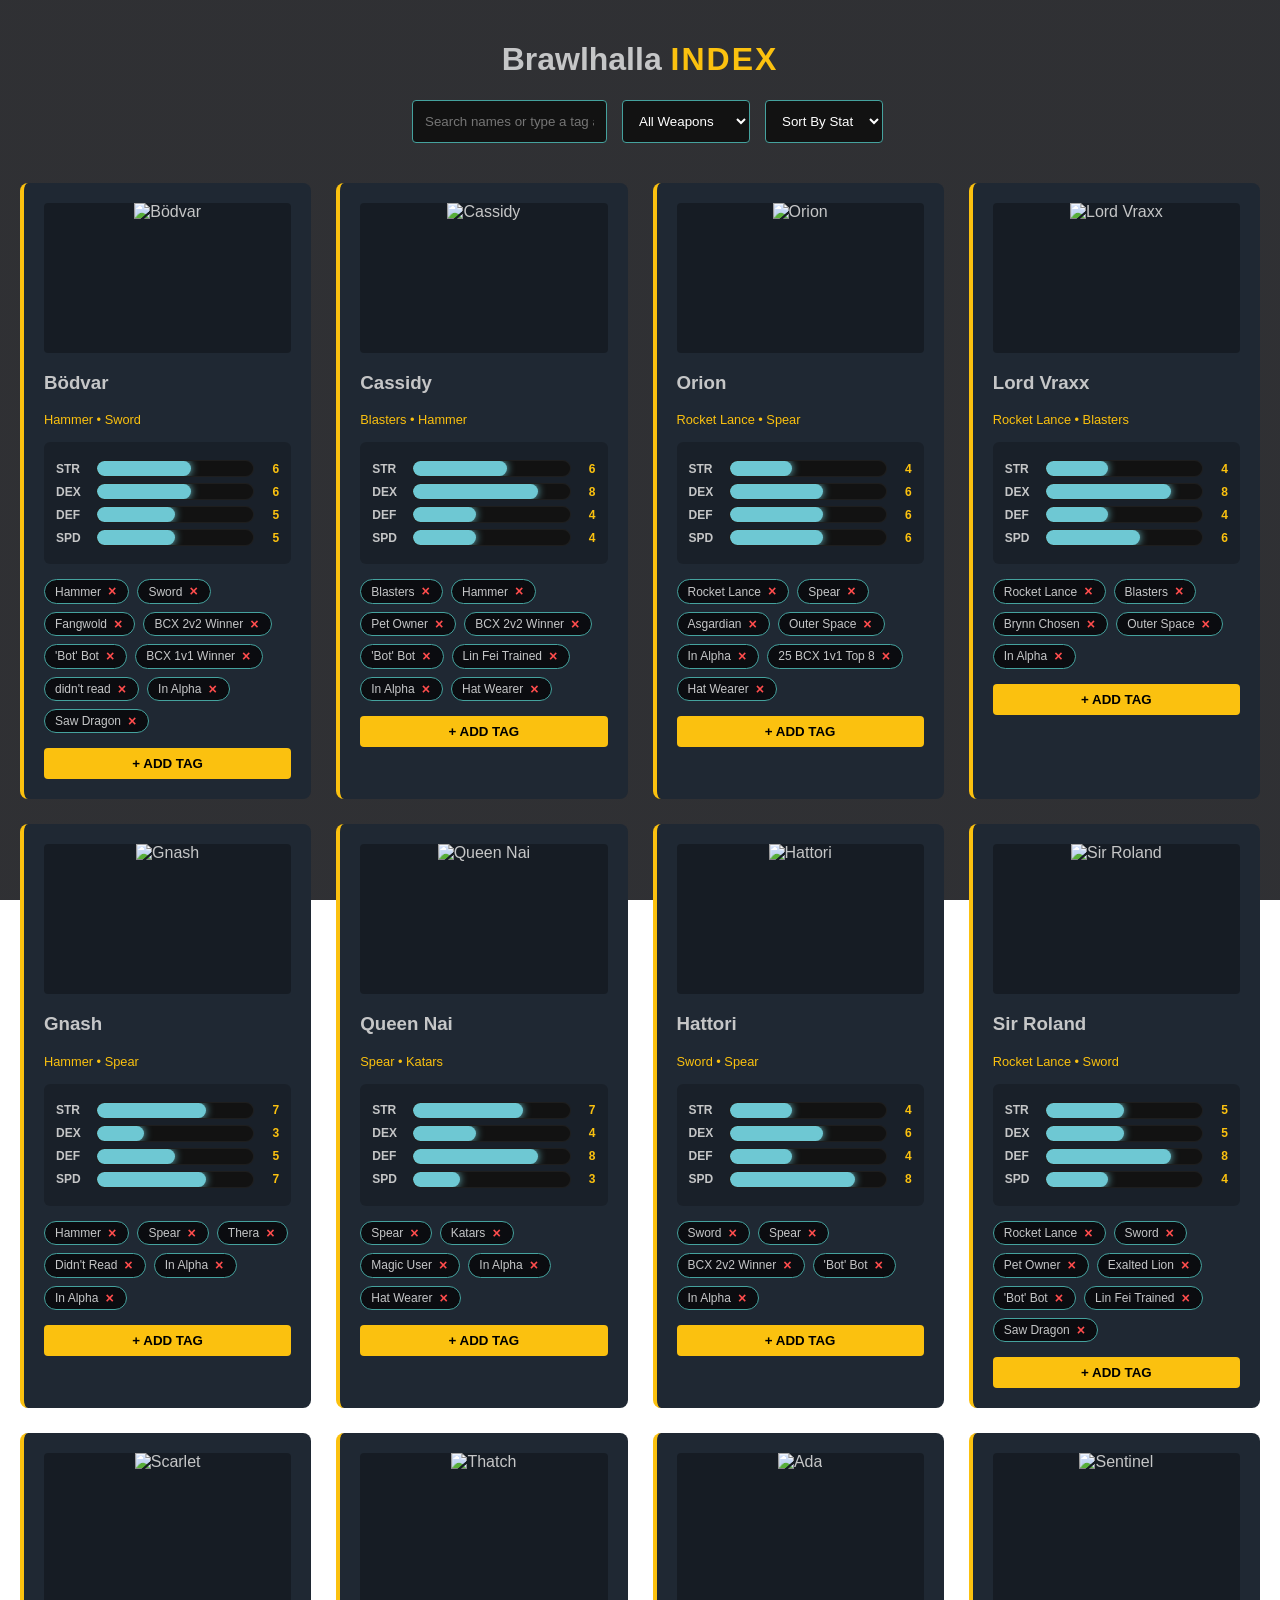
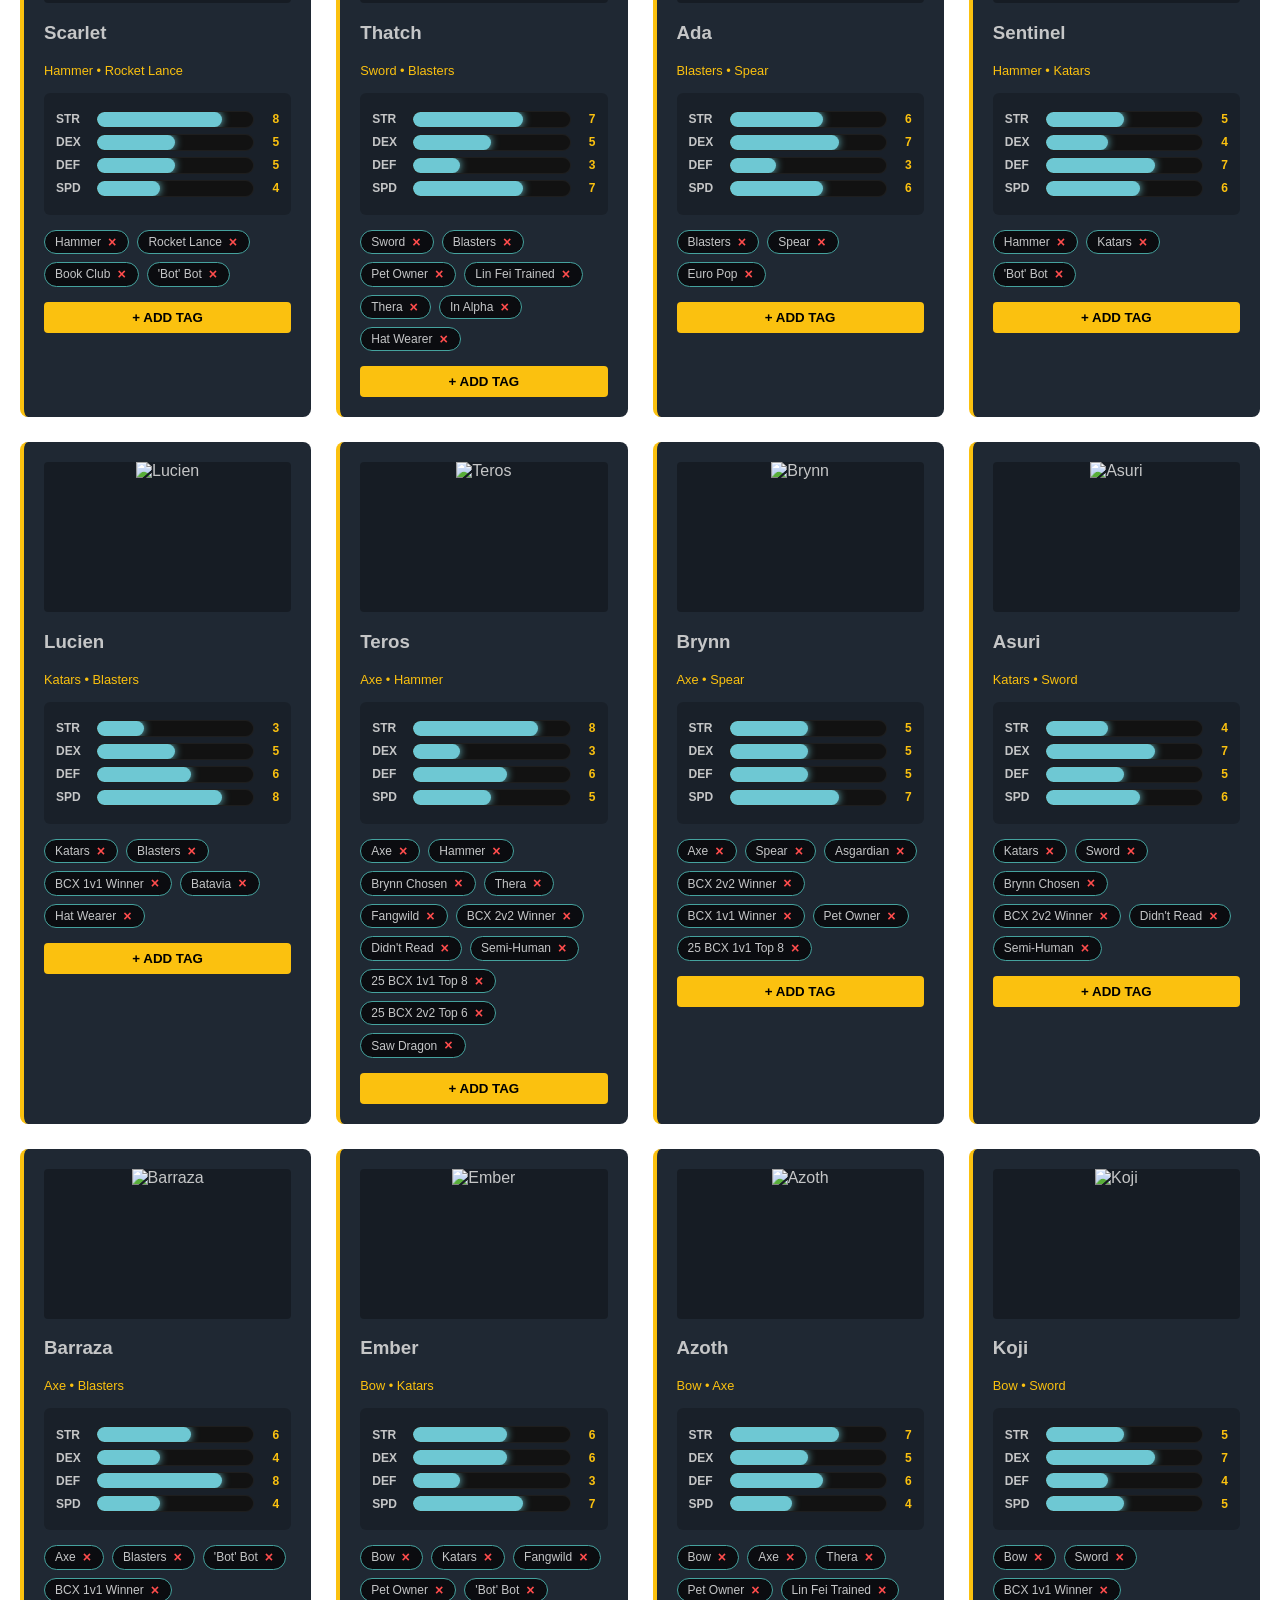
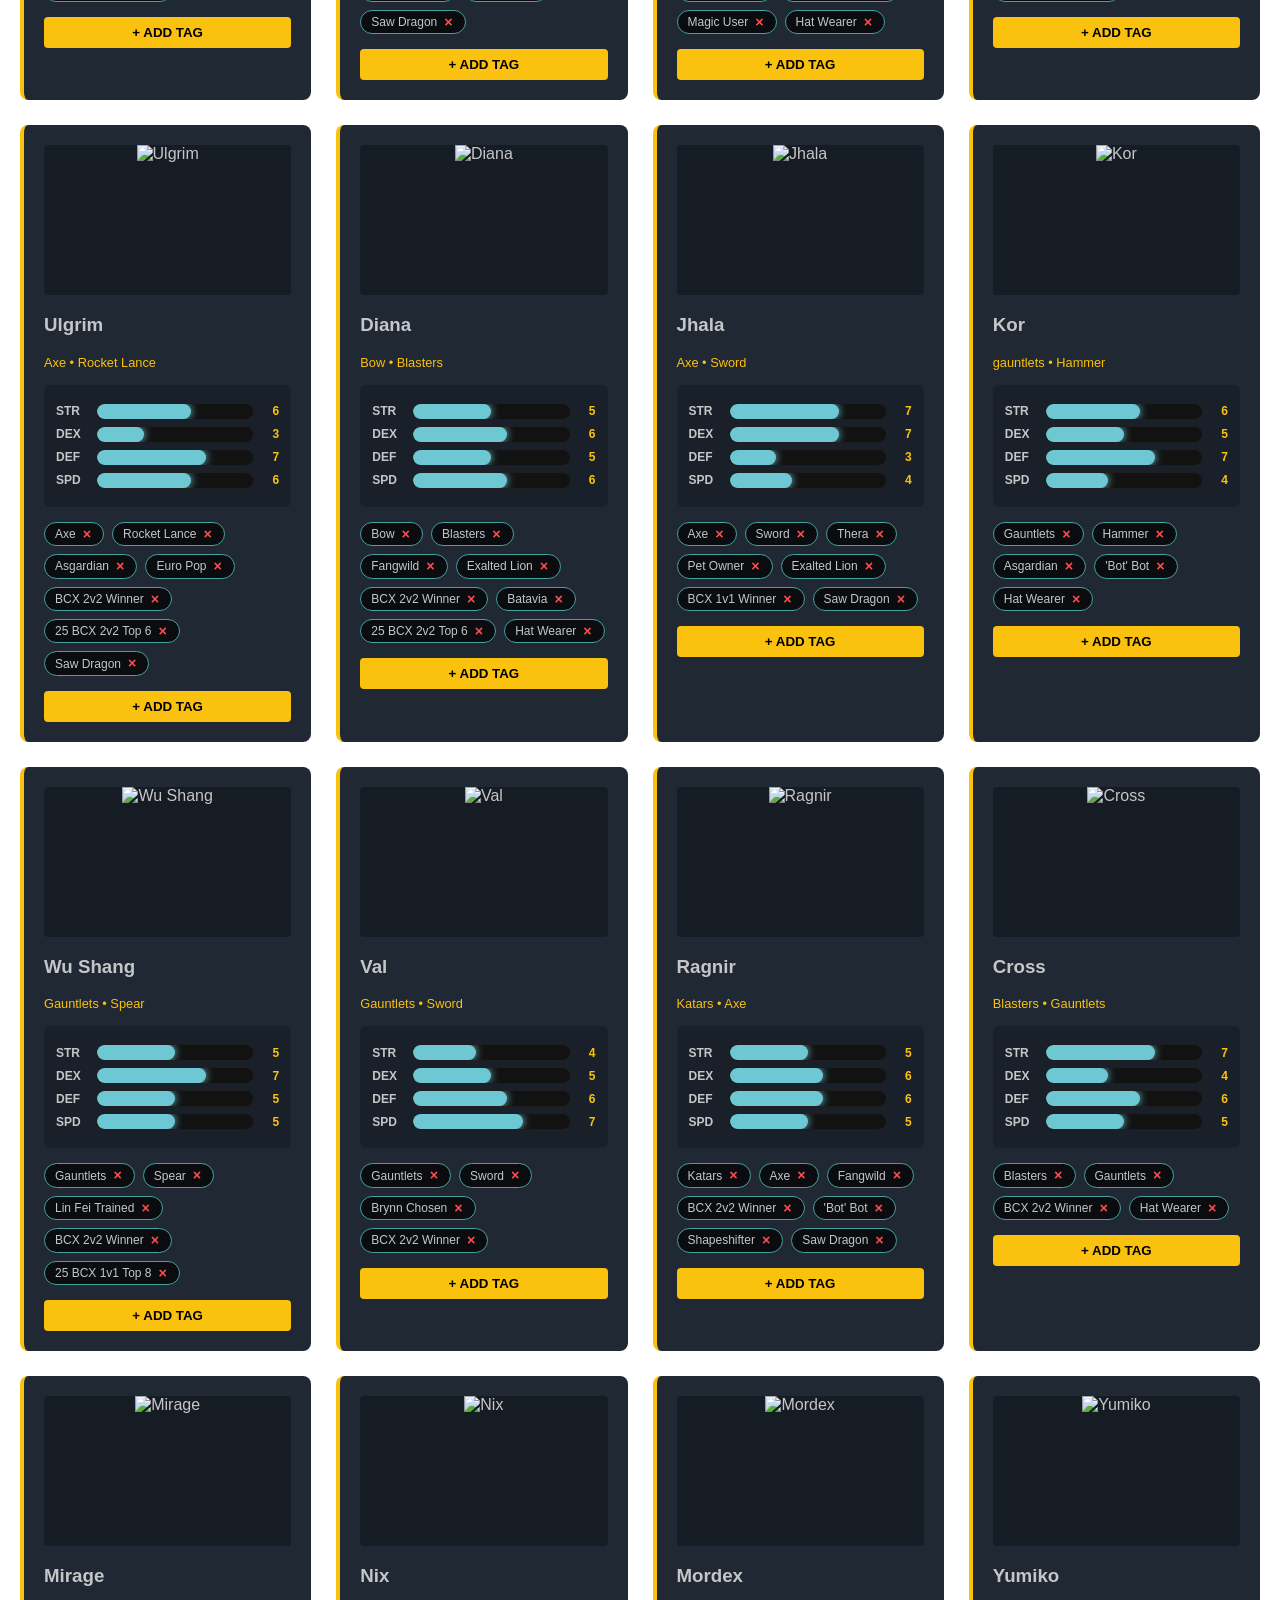
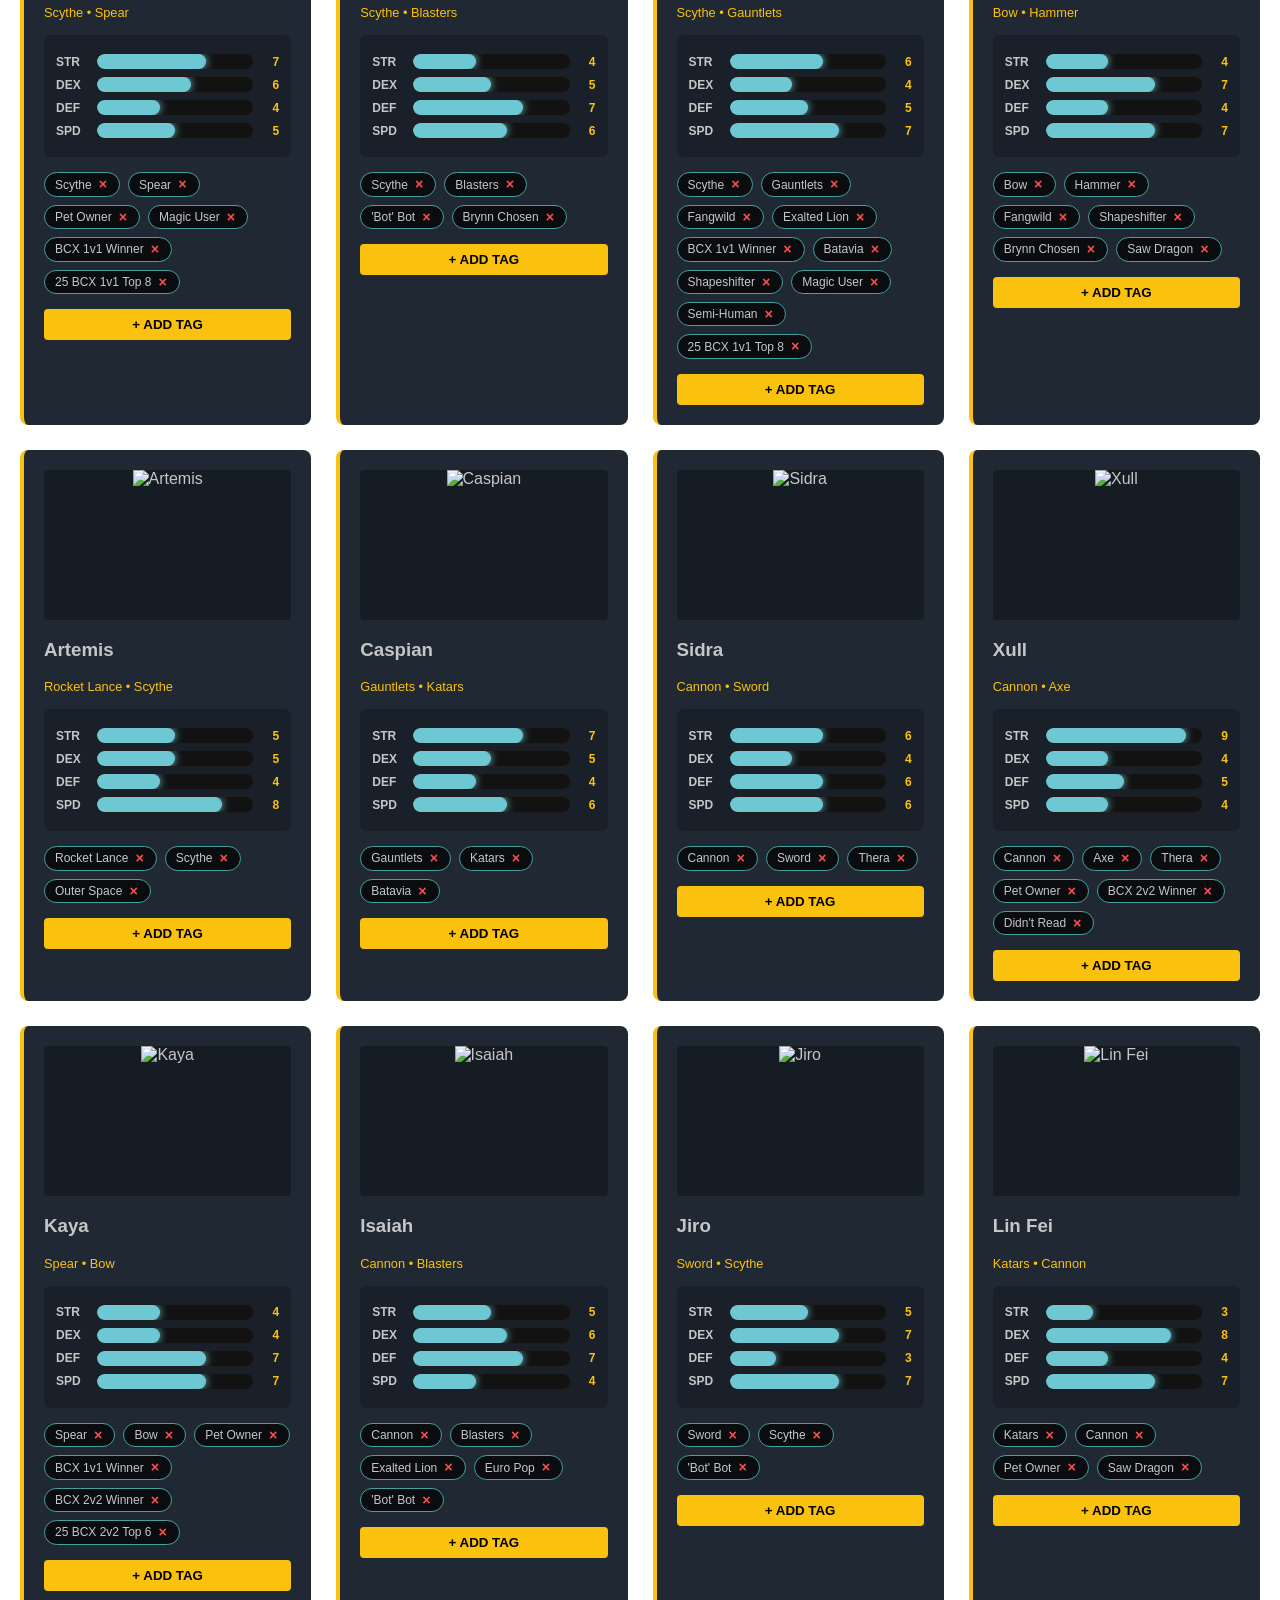
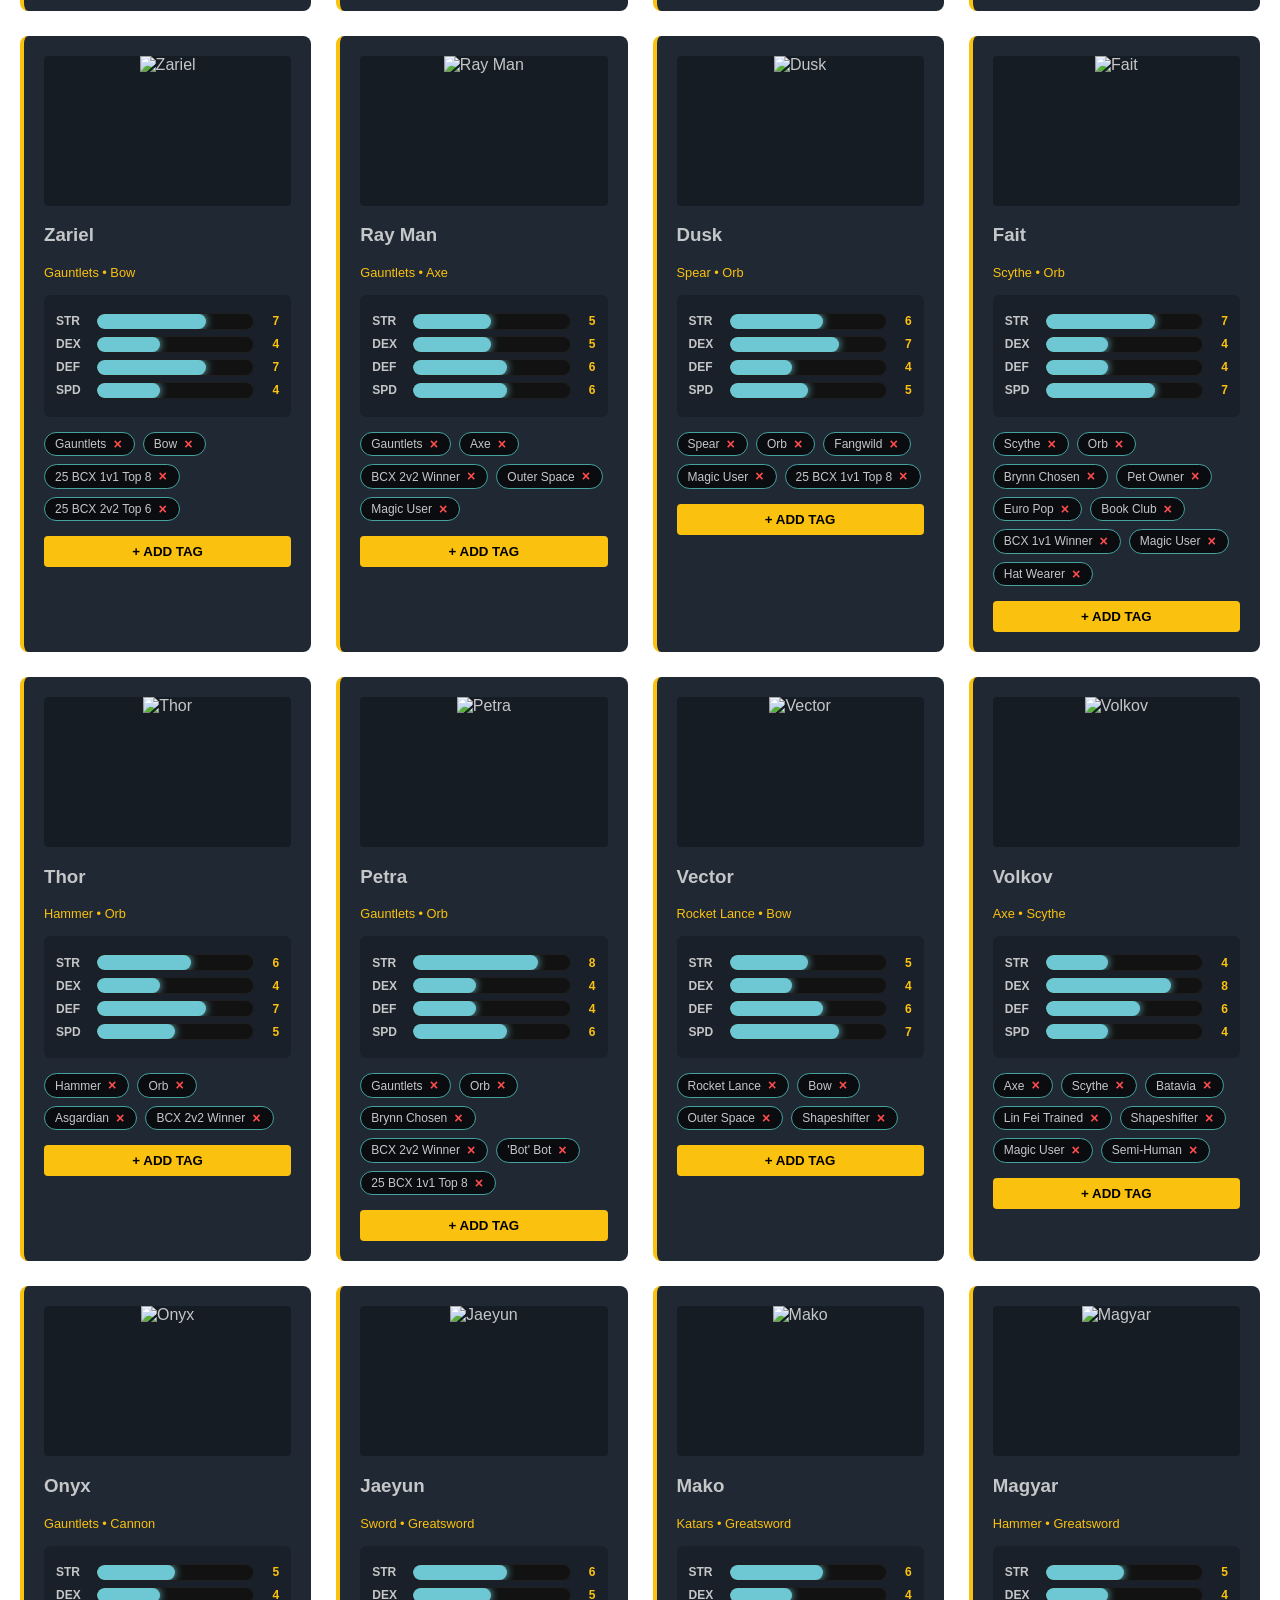
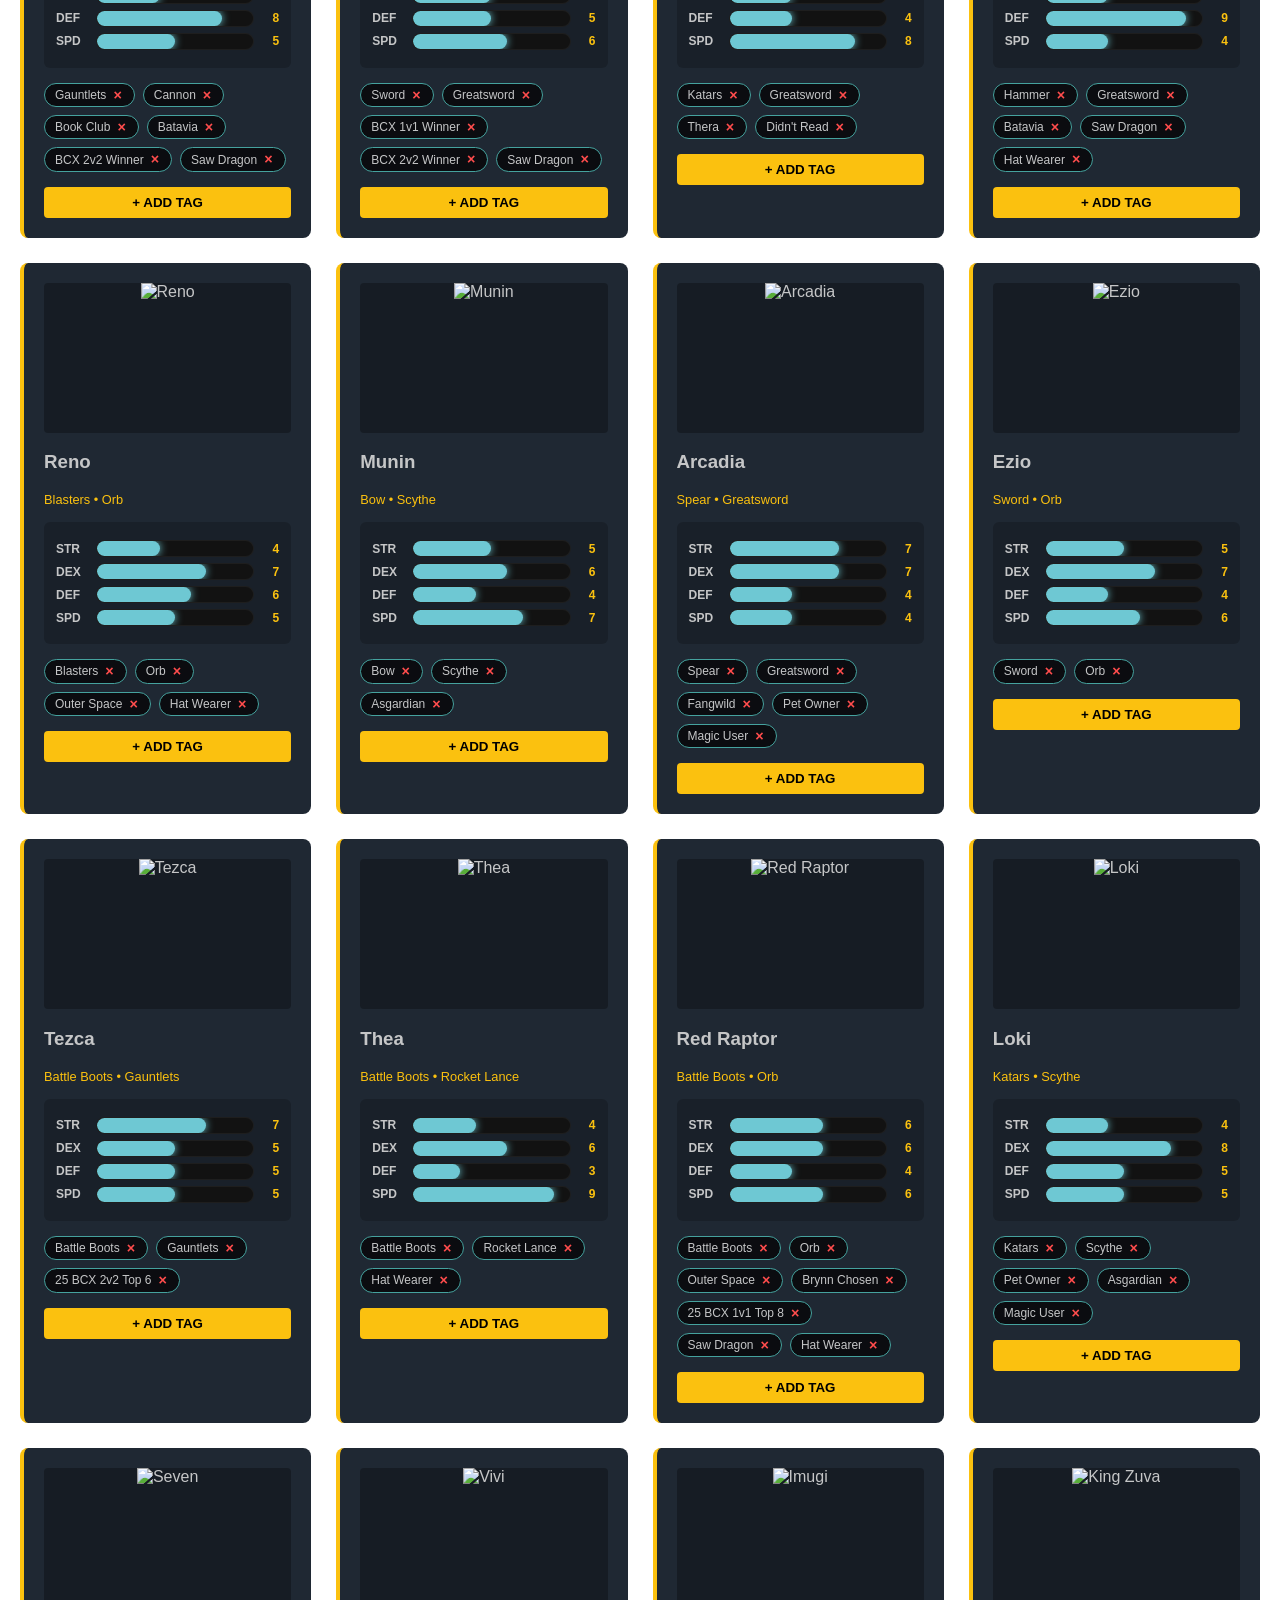
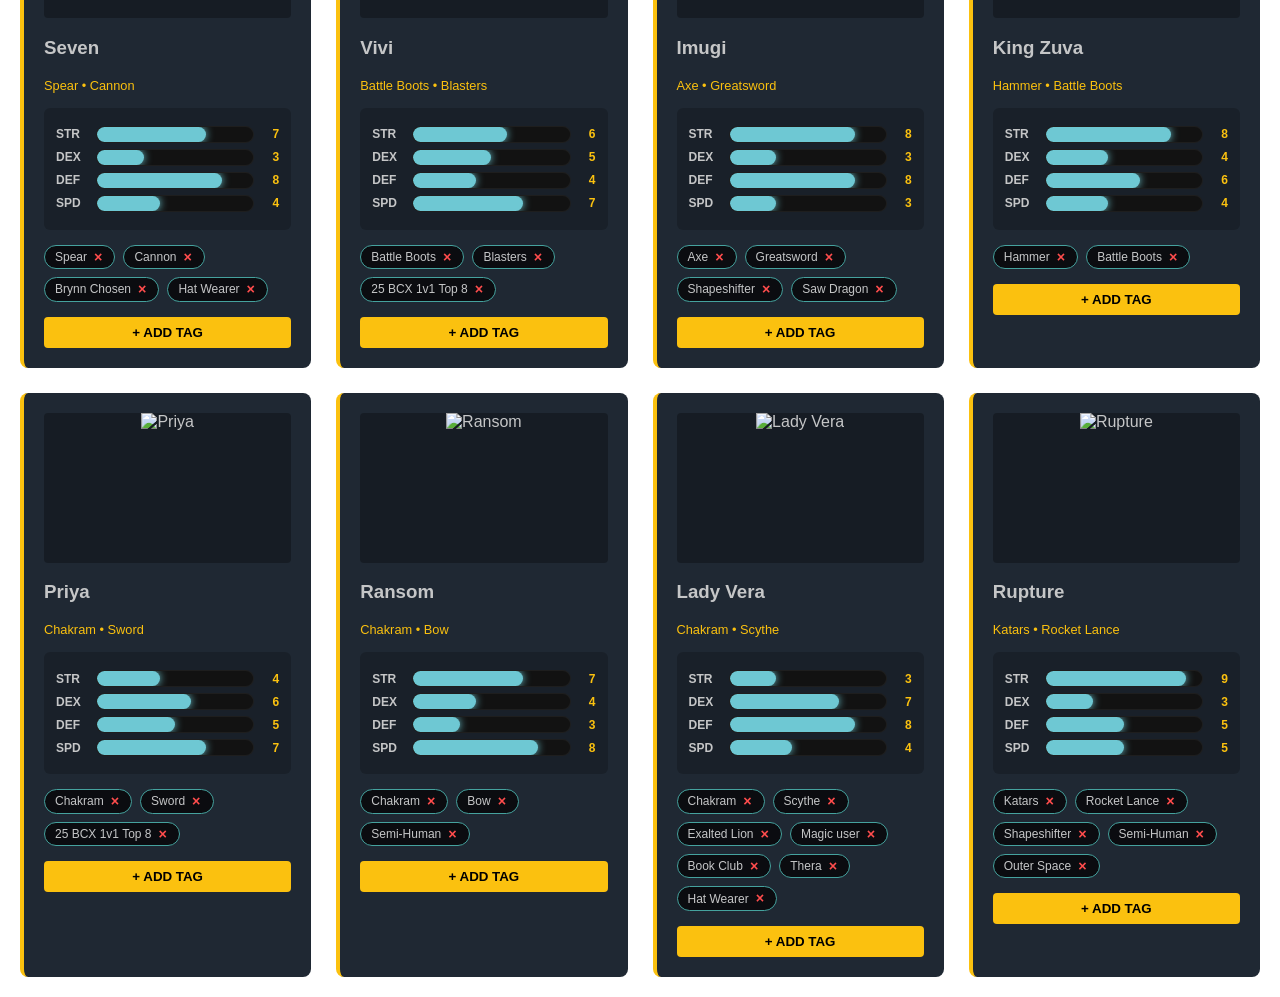
==== index.html @ 2deb23f0 "Add files via upload" ====
<!DOCTYPE html>
<html lang="en">
<head>
    <link rel="icon" type="image/png" href="https://static.wikia.nocookie.net/brawlhalla_gamepedia/images/1/14/Brawlhalla_Logo_100M_Full.png/revision/latest?cb=20230520001004">
    <meta charset="UTF-8">
    <meta name="viewport" content="width=device-width, initial-scale=1.0">
    <title>Brawlhalla Legend Index</title>
    <link rel="stylesheet" href="style.css">
</head>
<body>
    <header>
        <h1>Brawlhalla <span>Index</span></h1>
        <div class="filter-bar">
            <div id="filter-chips" style="display: flex; gap: 8px; flex-wrap: wrap; margin-bottom: 10px;"></div>
            <input type="text" id="search-input" placeholder="Search names or type a tag and press Enter..." 
                 onkeydown="if(event.key === 'Enter') addFilterTag(this.value)">
            <select id="weaponFilter">
                <option value="All">All Weapons</option>
                <option value="Axe">Axe</option>
                <option value="Battle Boots">Battle Boots</option>
                <option value="Blasters">Blasters</option>
                <option value="Bow">Bow</option>                
                <option value="Chakram">Chakram</option>
                <option value="Gauntlets">Gauntlets</option>
                <option value="Greatsword">Greatsword</option>
                <option value="Hammer">Hammer</option>
                <option value="Katars">Katars</option>
                <option value="Orb">Orb</option>
                <option value="Rocket Lance">Rocket Lance</option>                
                <option value="Scythe">Scythe</option>
                <option value="Spear">Spear</option>
                <option value="Sword">Sword</option>                
            </select>
            <select id="statSort">
                <option value="default">Sort By Stat</option>
                <option value="str">Strength</option>
                <option value="dex">Dexterity</option>
                <option value="def">Defense</option>
                <option value="spd">Speed</option>
            </select>
        </div>
    </header>

    <main id="legendGrid" class="legend-grid"></main>

    <script src="script.js"></script>
</body>
</html>
---- style.css ----
:root {
    --bg: #0b0c10;
    --card-bg: #1f2833;
    --accent: #6EC8D3; /* Cyan accent for a 2026 sleek look */
    --gold: #FBC10F;
    --text: #c5c6c7;
    --border: #45a29e;
    scroll-behavior: smooth;
}

body {
    /* Replace the URL with any image link from the web */
    background-image: linear-gradient(rgba(11, 12, 16, 0.85), rgba(11, 12, 16, 0.85)), 
                      url('https://i.ytimg.com/vi/WpPkmplf62A/maxresdefault.jpg');
    
    background-attachment: fixed; /* Keeps the image still while you scroll */
    background-size: cover;      /* Makes sure the image fills the whole screen */
    background-position: center;  /* Centers the image */
    
    color: var(--text);
    font-family: 'Inter', sans-serif;
    margin: 0;
    padding: 20px;
}

header { text-align: center; margin-bottom: 40px; }
h1 span { color: var(--gold); text-transform: uppercase; letter-spacing: 2px; }

.filter-bar {
    display: flex;
    justify-content: center;
    gap: 15px;
    margin-top: 20px;
}

input, select {
    background: #121212;
    border: 1px solid var(--border);
    color: white;
    padding: 12px;
    border-radius: 4px;
}

.legend-grid {
    display: grid;
    grid-template-columns: repeat(auto-fill, minmax(260px, 1fr));
    gap: 25px;
    max-width: 1400px;
    margin: 0 auto;
}

.card {
    background: var(--card-bg);
    border-radius: 8px;
    padding: 20px;
    border-left: 4px solid var(--gold);
    transition: 0.3s cubic-bezier(0.175, 0.885, 0.32, 1.275);
}

.card:hover { transform: scale(1.03); box-shadow: 0 10px 20px rgba(0,0,0,0.5); }

/* Container for all stat rows */
.stats-container {
    background: rgba(0, 0, 0, 0.2);
    padding: 12px;
    border-radius: 6px;
}

/* Individual row layout */
.stat-row {
    display: flex;
    align-items: center;
    font-size: 0.75rem;
    margin: 6px 0;
    font-weight: bold;
}

/* Labels (STR, DEX, etc.) */
.stat-label {
    width: 30px;
    color: var(--text);
}

/* The empty part of the bar */
.bar-bg {
    background: #121212;
    height: 15px;
    flex-grow: 1;
    margin: 0 10px;
    border-radius: 10px;
    overflow: hidden;
    border: 1px solid rgba(255, 255, 255, 0.05);
}

/* The glowing filled part */
.bar-fill {
    background: var(--accent);
    height: 100%;
    border-radius: 10px;
    box-shadow: 0 0 8px var(--accent); /* This gives it that 2026 neon glow */
    transition: width 0.5s ease-out; /* Makes the bars "grow" when you filter/sort */
}

/* The number at the end */
.stat-num {
    width: 15px;
    text-align: right;
    color: var(--gold);
}

.tag-container { display: flex; flex-wrap: wrap; gap: 8px; margin-top: 15px; }

.tag {
    background: #0b0c10;
    border: 1px solid var(--border);
    padding: 4px 10px;
    border-radius: 20px;
    font-size: 0.75em;
    display: flex;
    align-items: center;
    gap: 5px;
}

.tag-remove {
    background: none;
    border: none;
    color: #ff4d4d;
    cursor: pointer;
    font-weight: bold;
    padding: 0 2px;
    font-size: 1.2em;
    line-height: 1;
}

.tag-remove:hover { color: white; }

.btn-add-tag {
    margin-top: 15px;
    background: var(--gold);
    border: none;
    color: black;
    padding: 8px;
    width: 100%;
    font-weight: bold;
    cursor: pointer;
    border-radius: 4px;
}

.image-container {
    width: 100%;
    height: 150px;
    display: flex;
    justify-content: center;
    align-items: center;
    overflow: hidden;
    margin-bottom: 15px;
    background: rgba(0,0,0,0.3);
    border-radius: 4px;
}

.legend-img {
    height: 100%;
    width: auto;
    object-fit: contain; /* This prevents the image from stretching */
    transition: transform 0.3s ease;
}

.card:hover .legend-img {
    transform: scale(1.1); /* Slight zoom when you hover the card */
}
.chip {
    background: var(--accent);
    color: #000;
    padding: 5px 12px;
    border-radius: 20px;
    font-size: 0.75rem;
    font-weight: bold;
    cursor: pointer;
    display: flex;
    align-items: center;
    gap: 8px;
    transition: transform 0.2s;
}

.chip:hover {
    transform: scale(1.05);
    background: #fff; /* Turns white when you hover to show you can delete it */
}

.chip small {
    font-size: 1rem;
    opacity: 0.6;
}
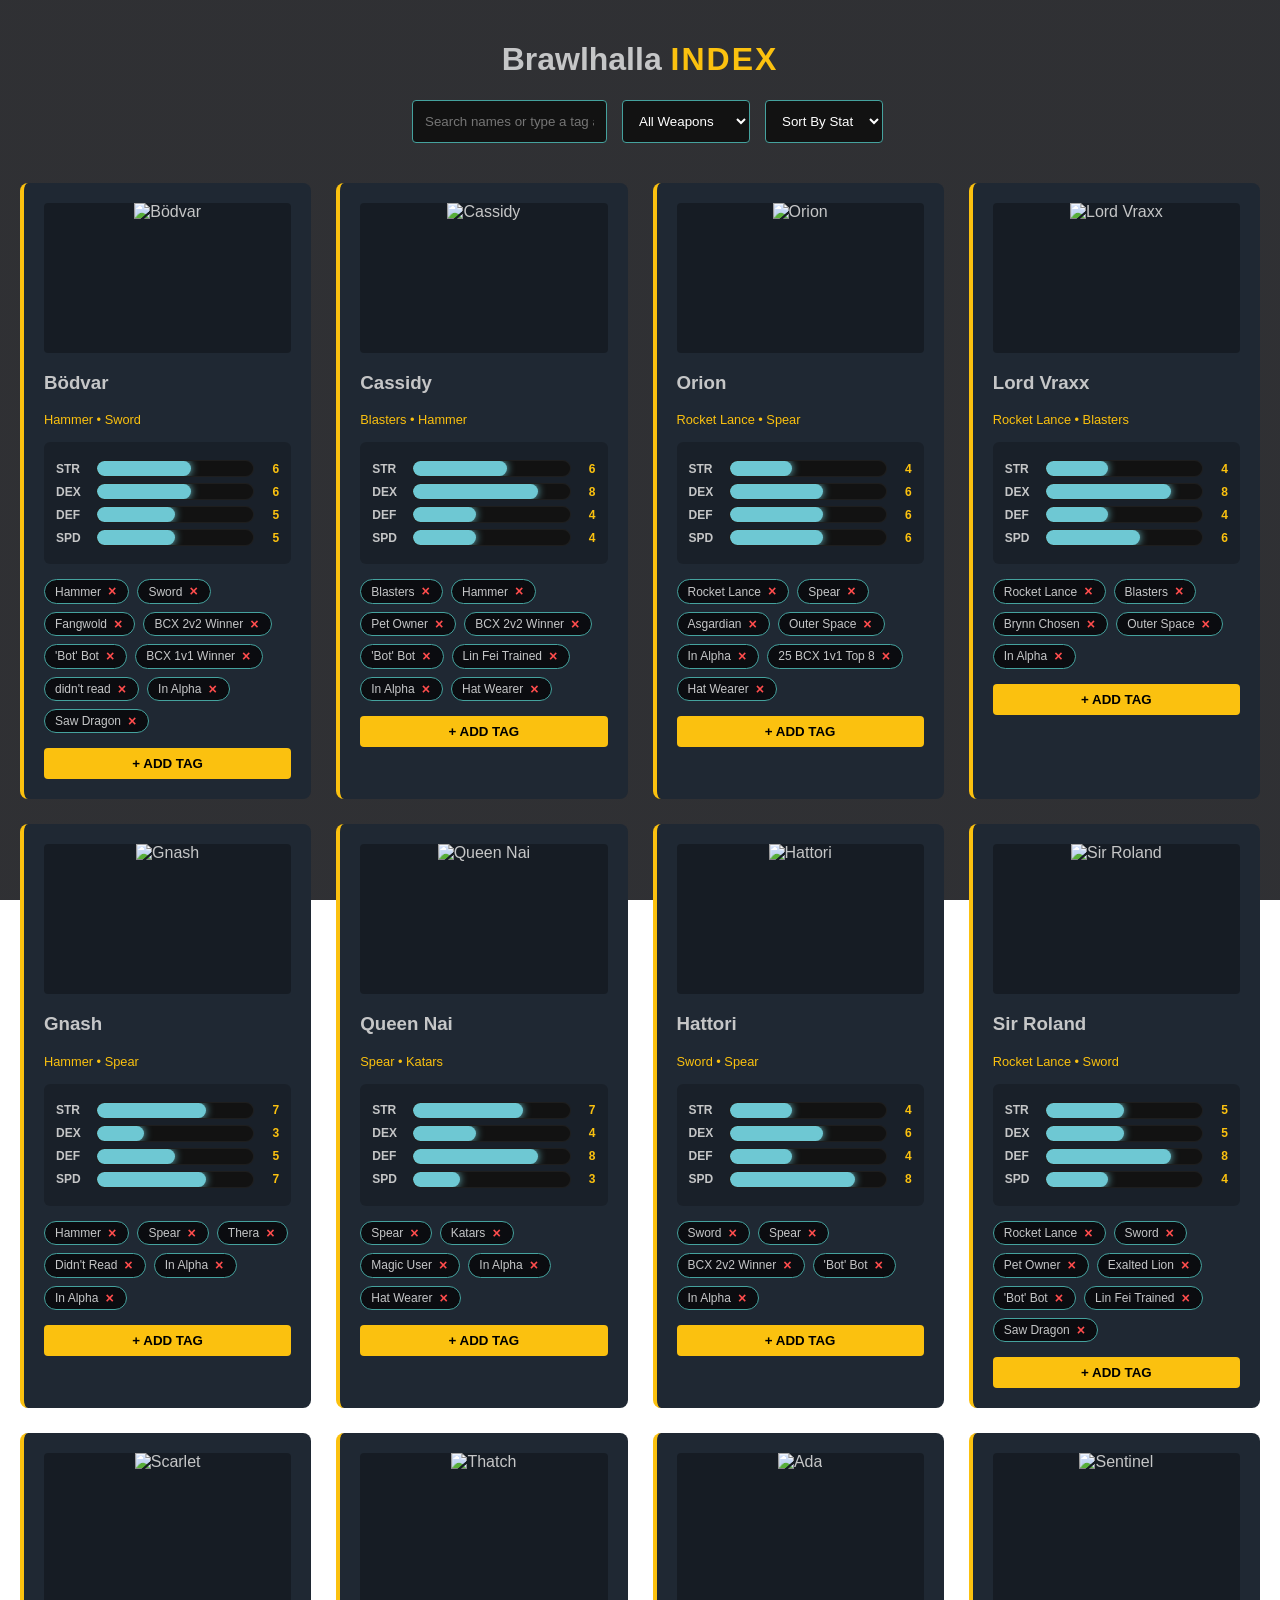
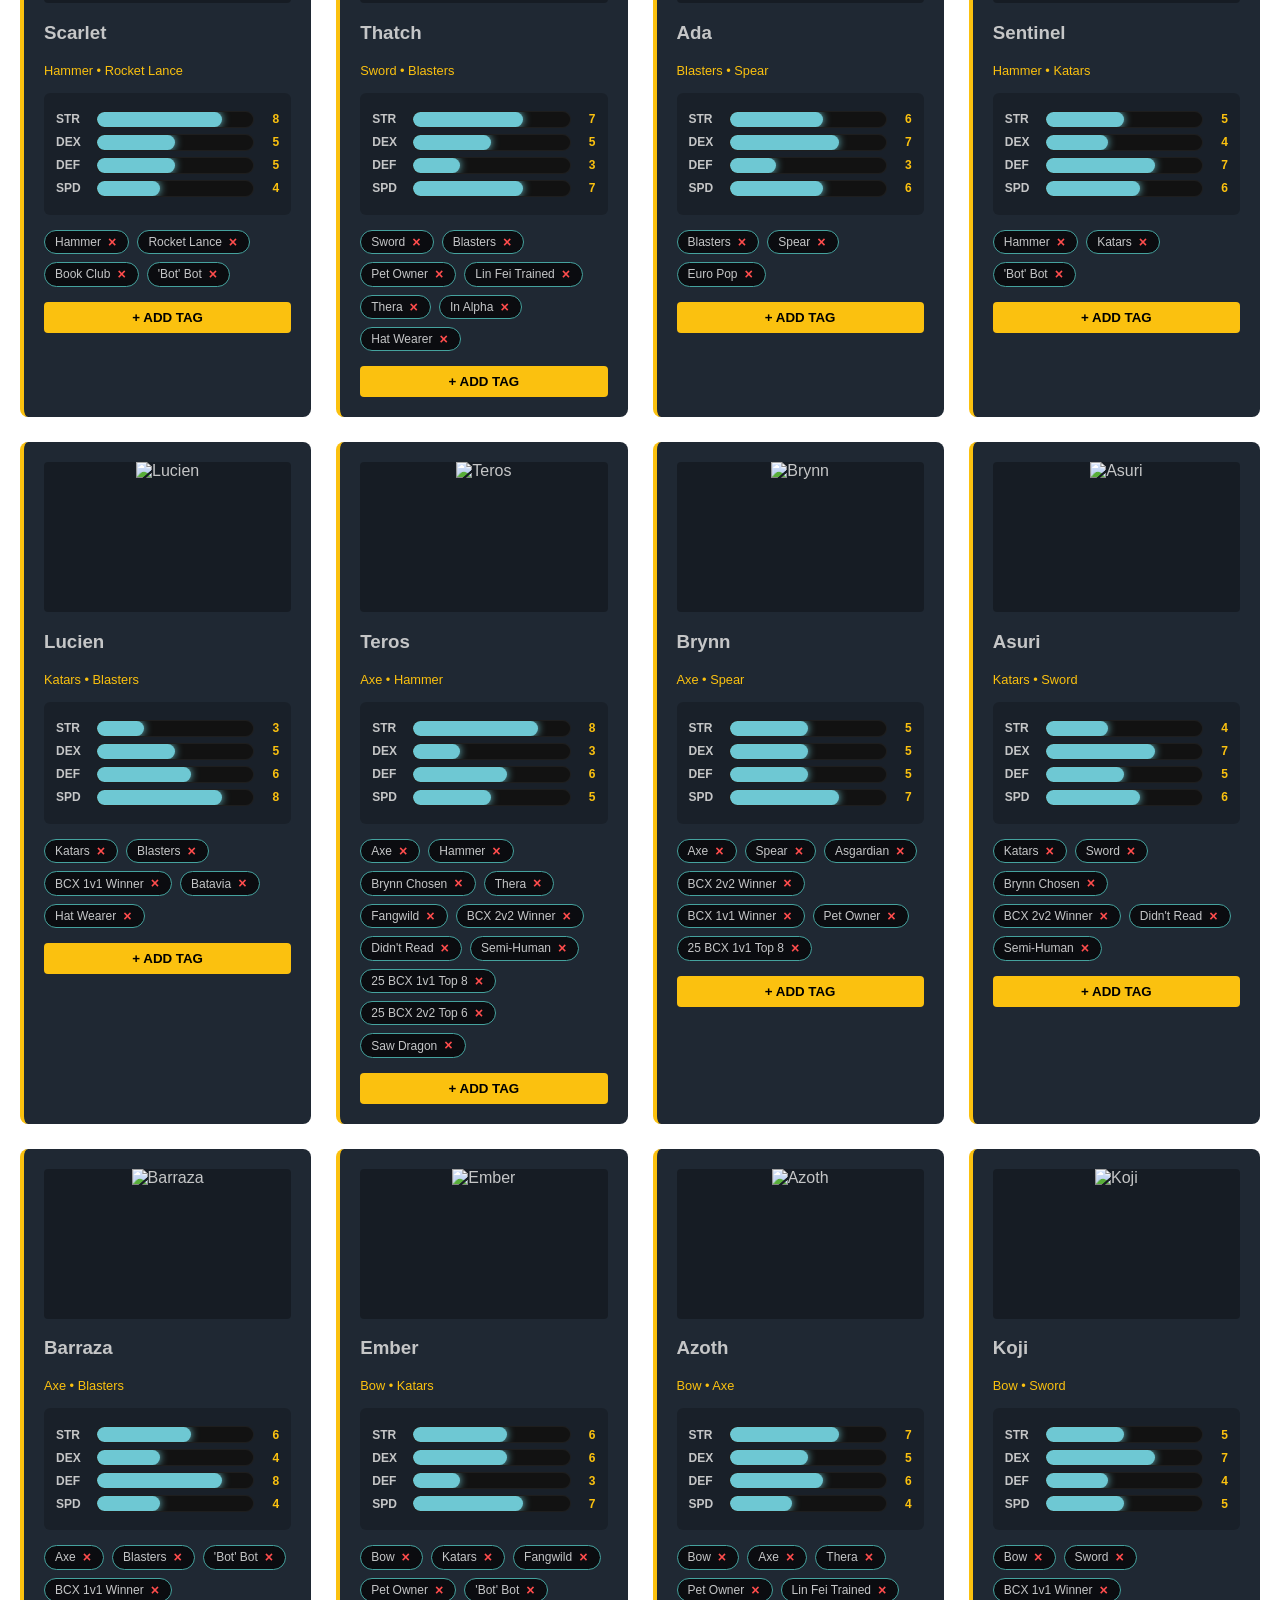
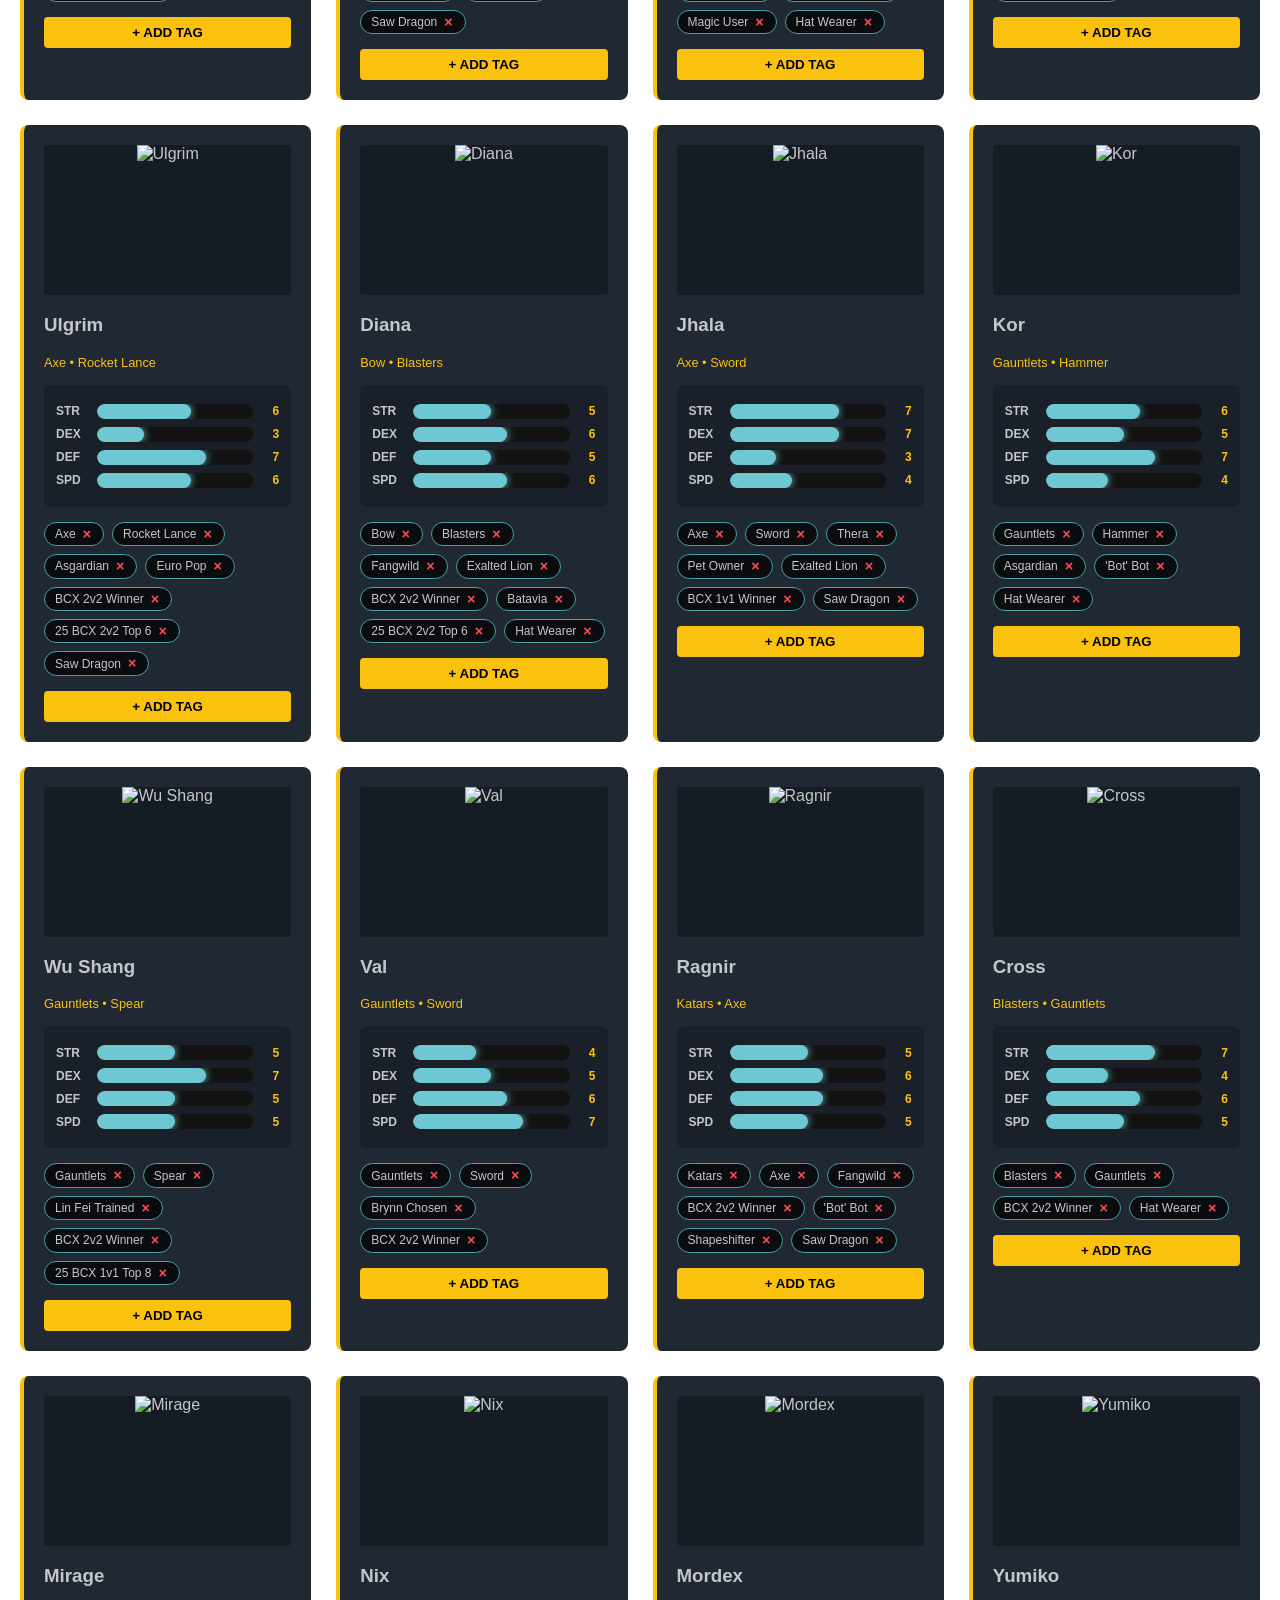
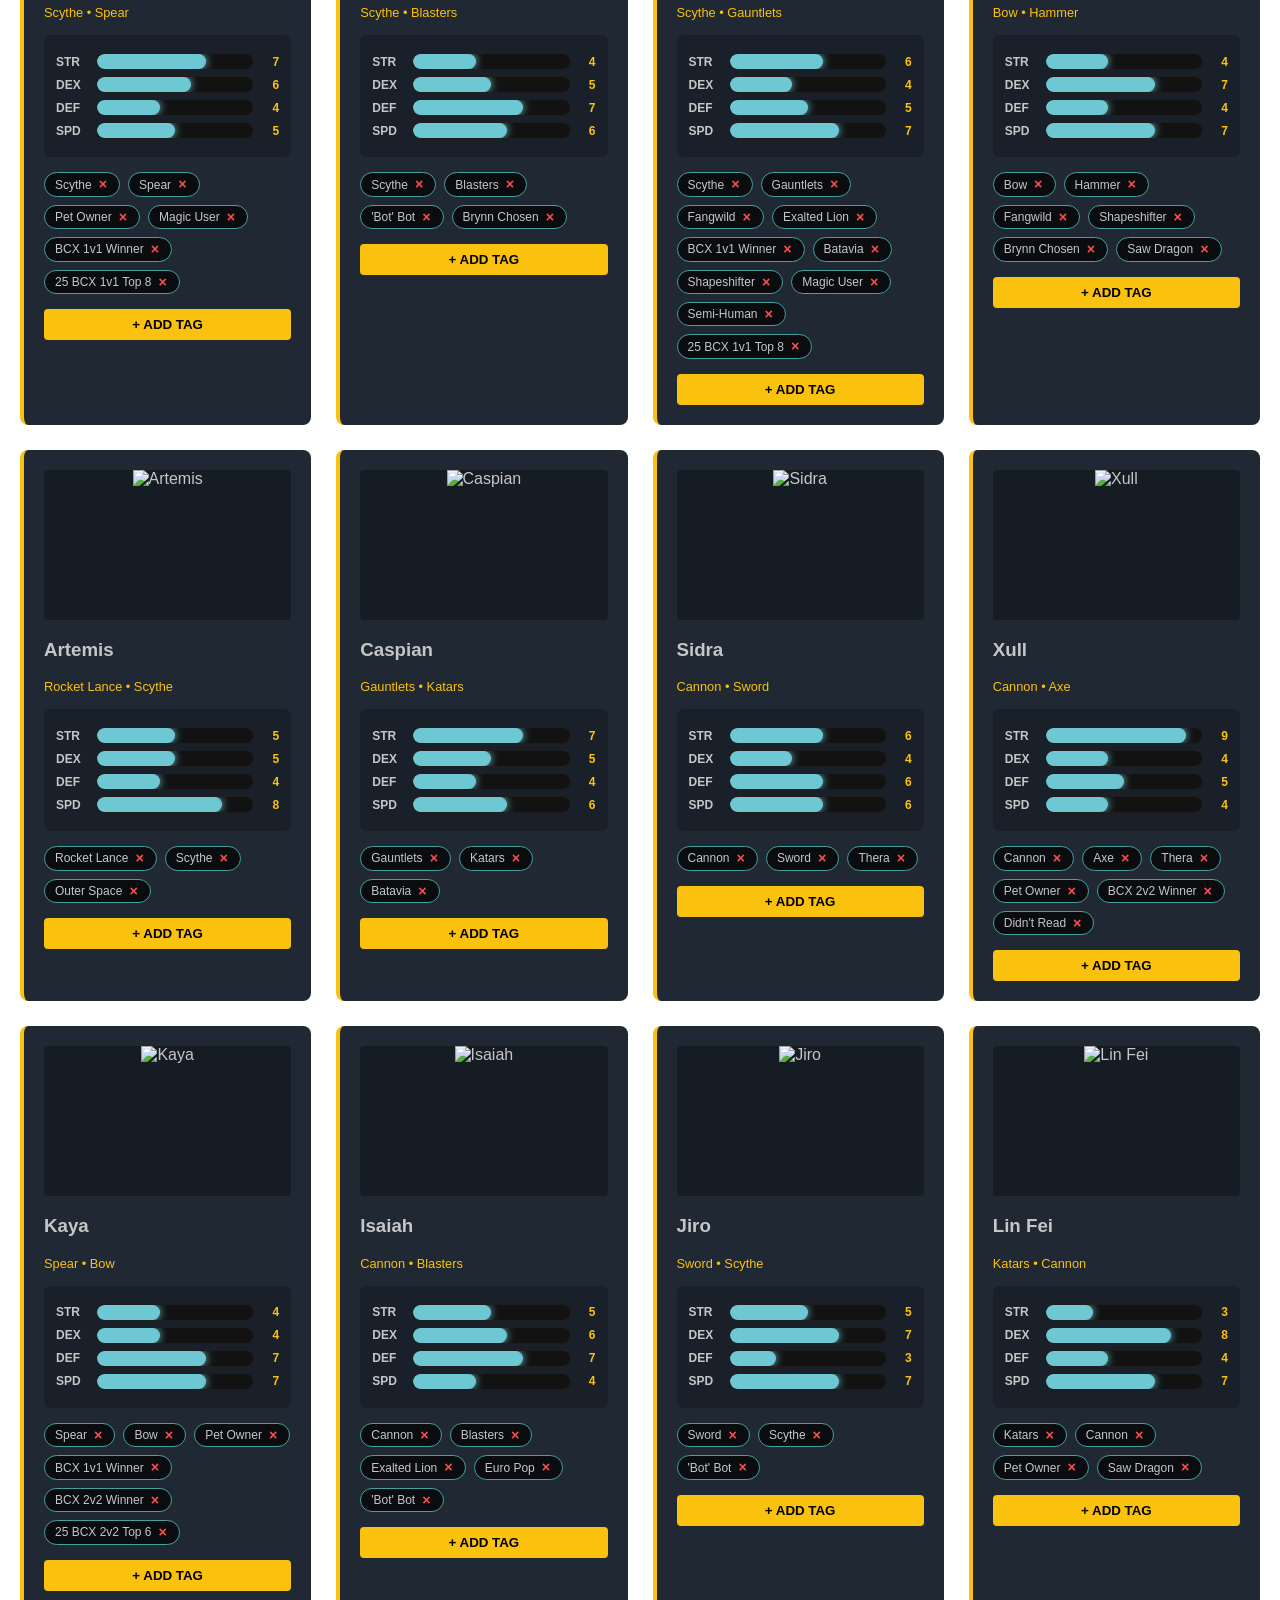
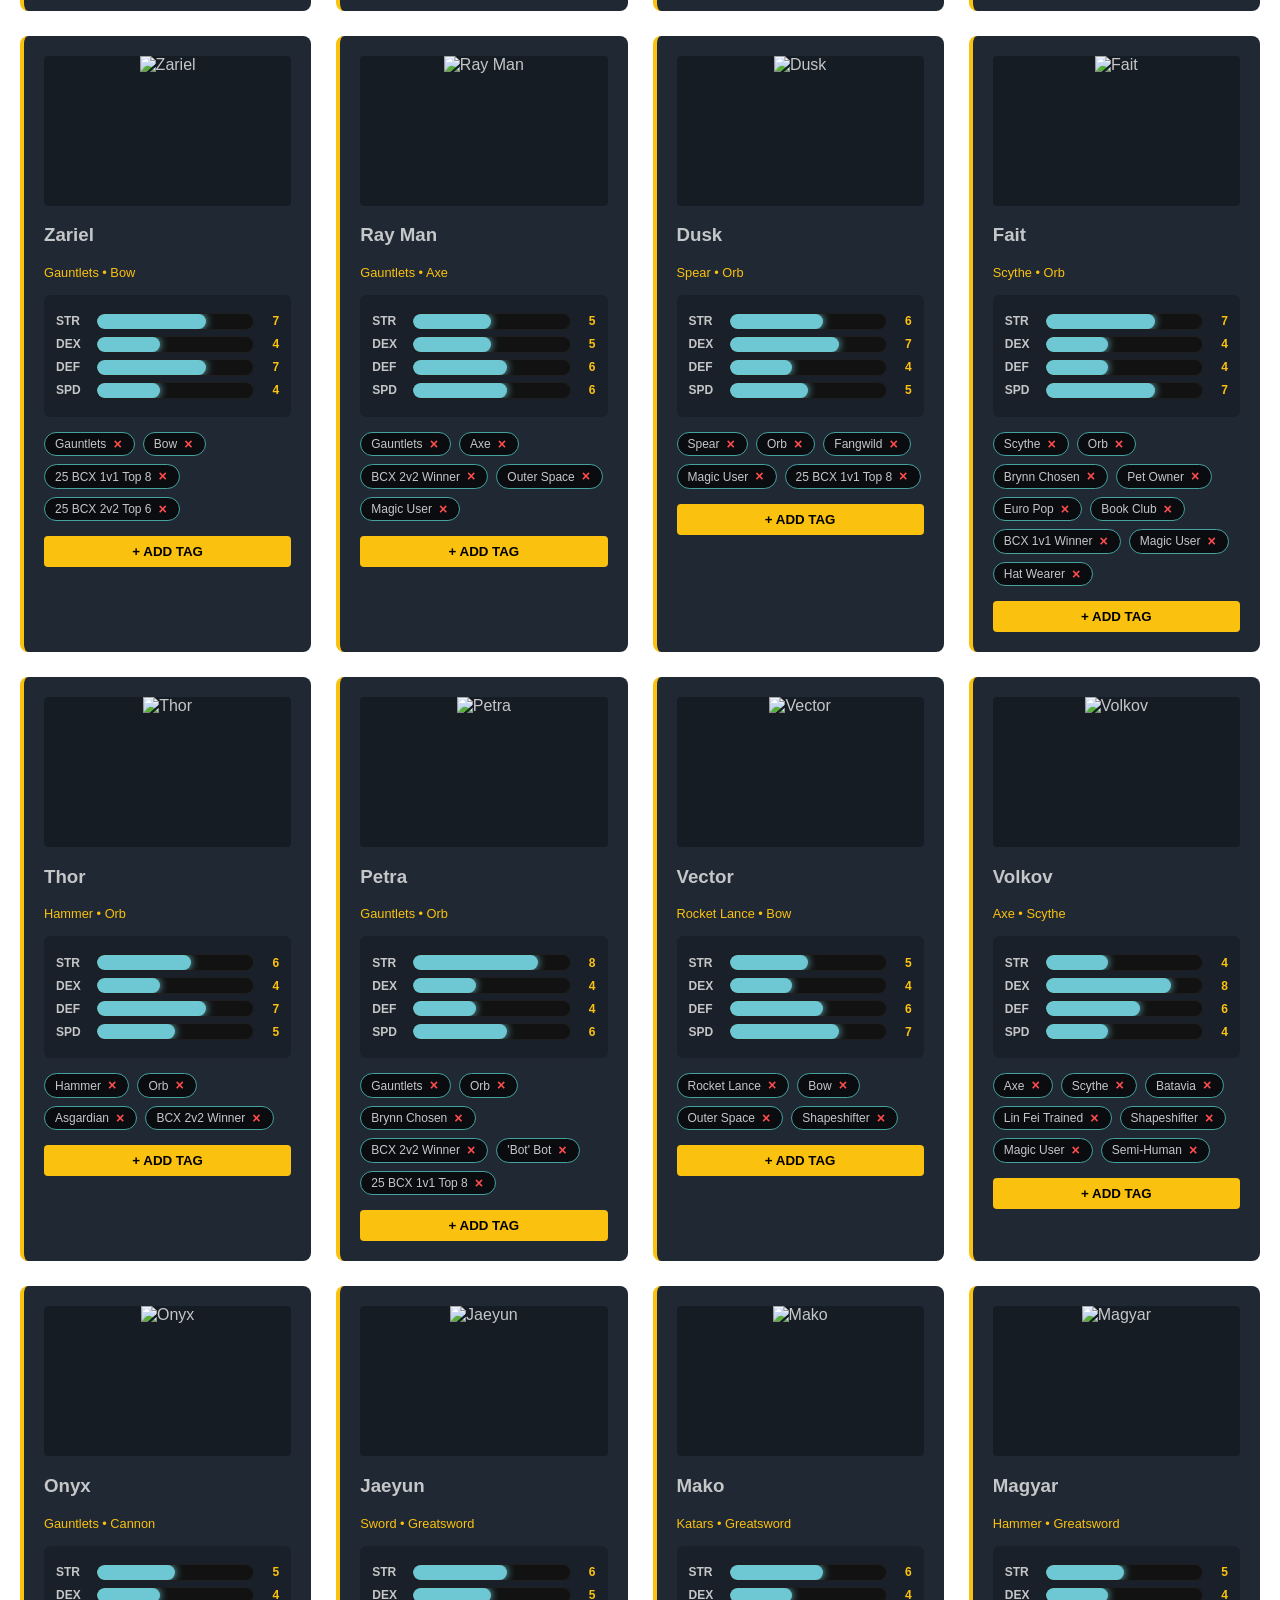
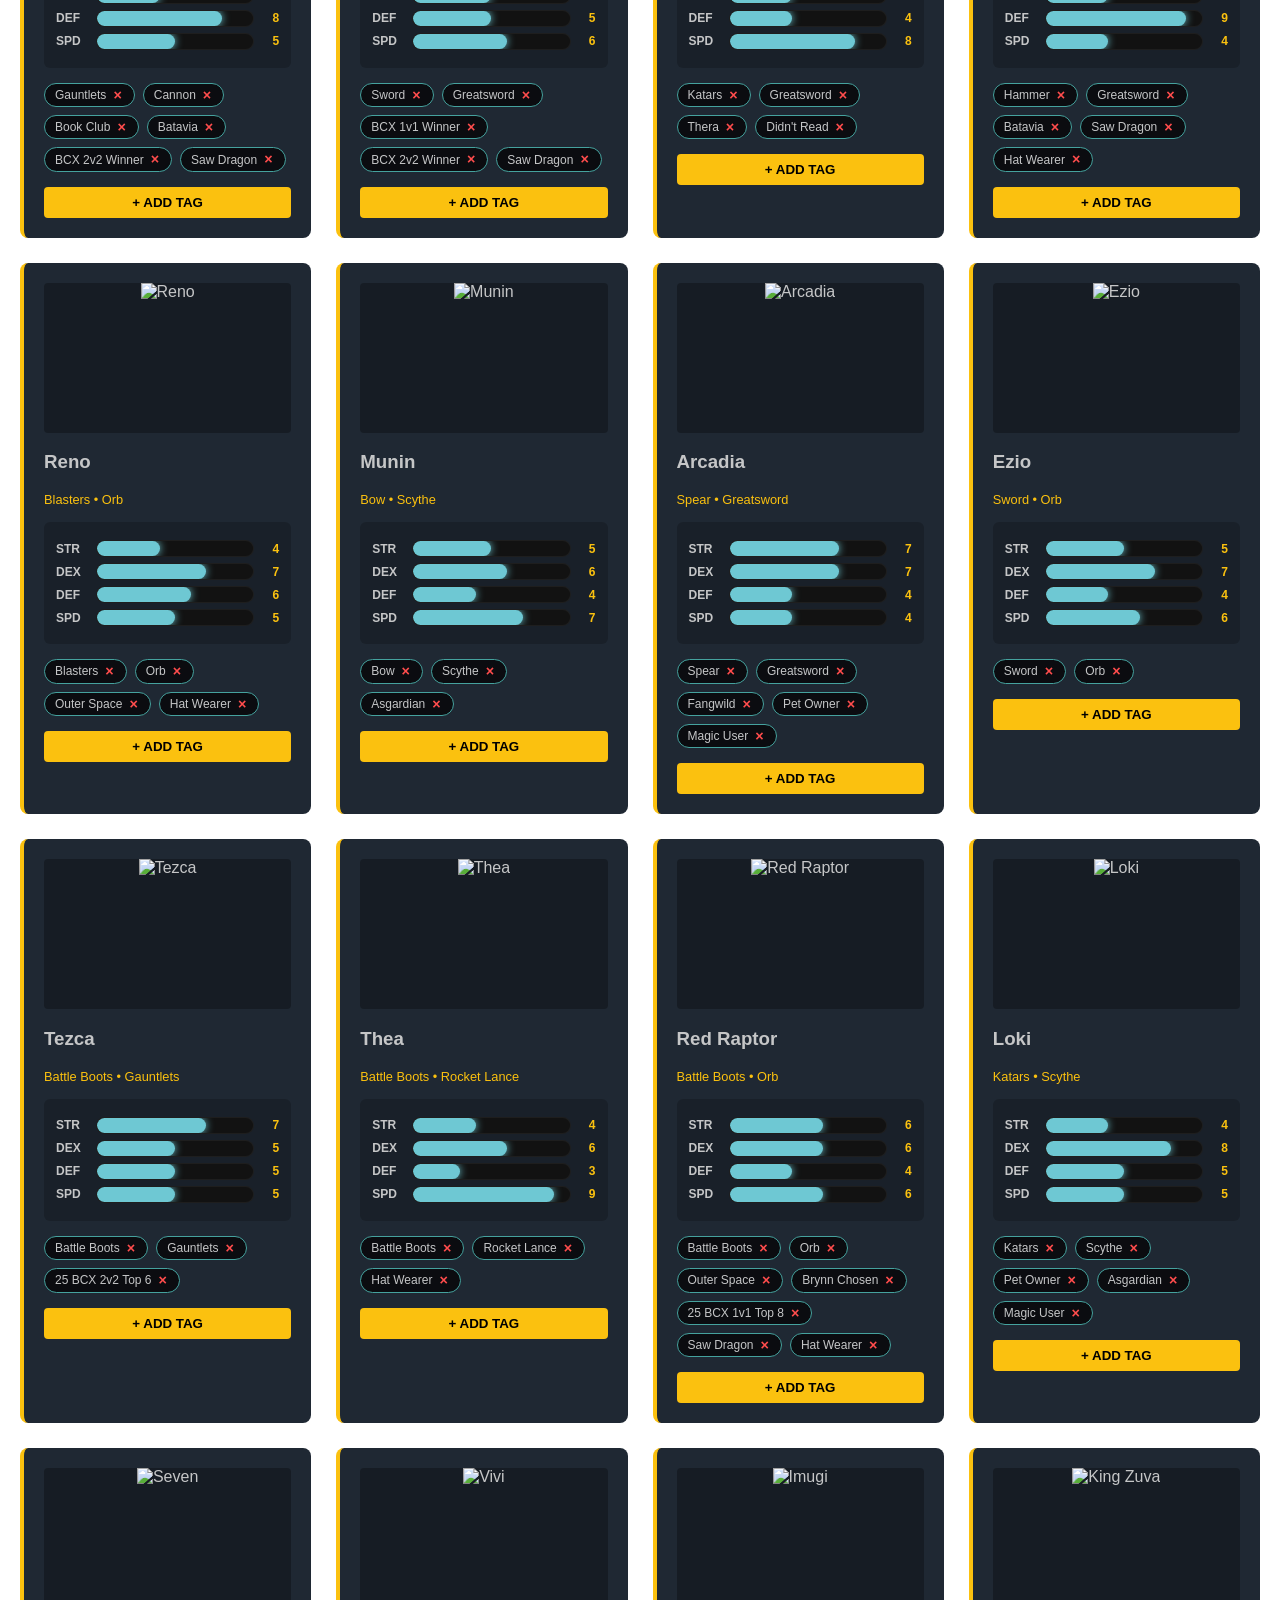
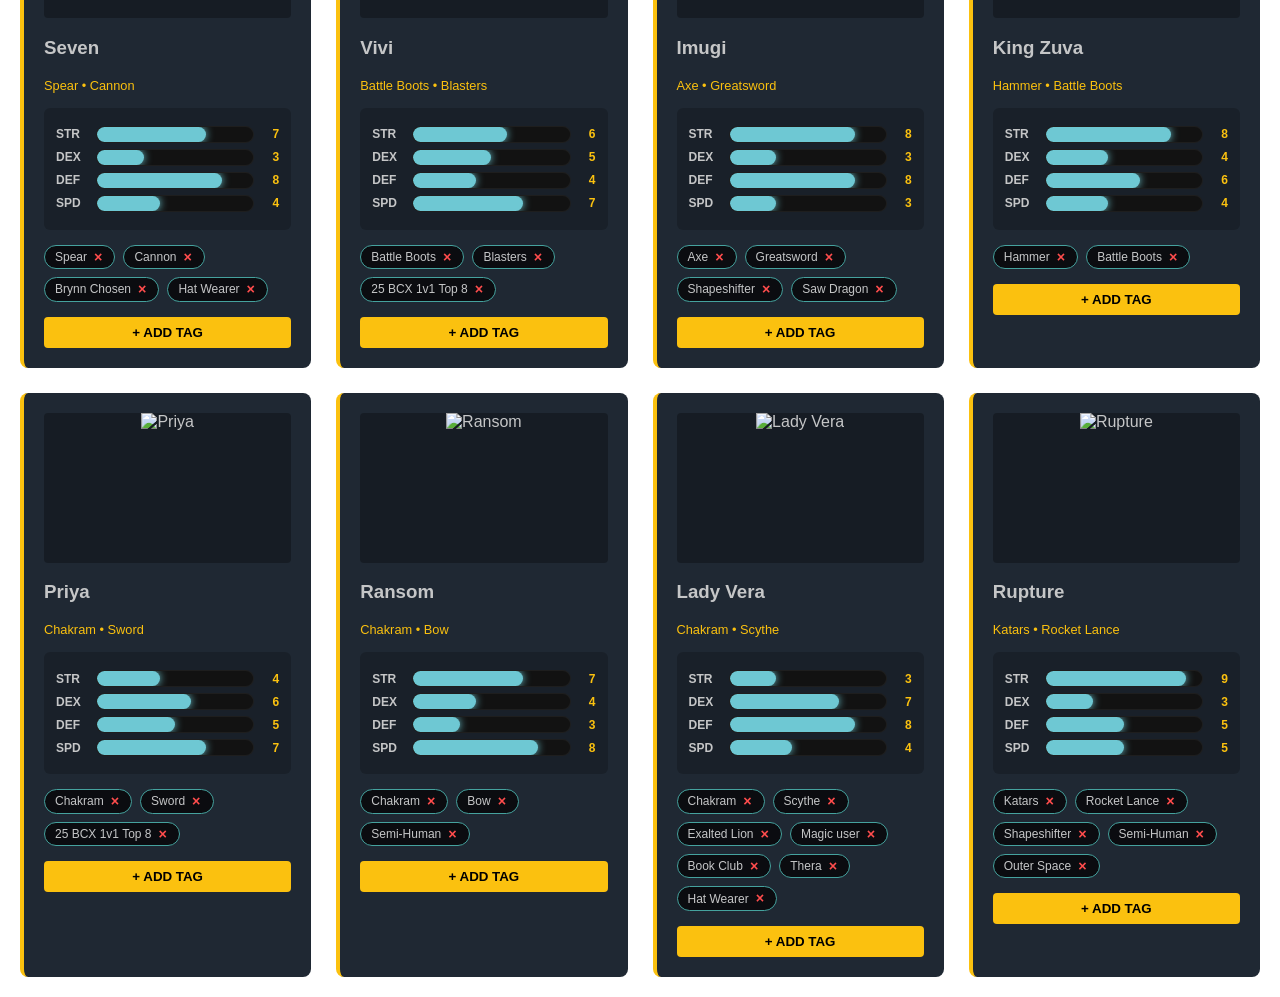
==== commit 7faba845: "added cannon to tag list" ====
--- a/index.html
+++ b/index.html
@@ -19,7 +19,8 @@
                 <option value="Axe">Axe</option>
                 <option value="Battle Boots">Battle Boots</option>
                 <option value="Blasters">Blasters</option>
-                <option value="Bow">Bow</option>                
+                <option value="Bow">Bow</option>  
+                <option value="Chakram">Cannon</option>
                 <option value="Chakram">Chakram</option>
                 <option value="Gauntlets">Gauntlets</option>
                 <option value="Greatsword">Greatsword</option>
@@ -45,4 +46,4 @@
 
     <script src="script.js"></script>
 </body>
-</html>+</html>
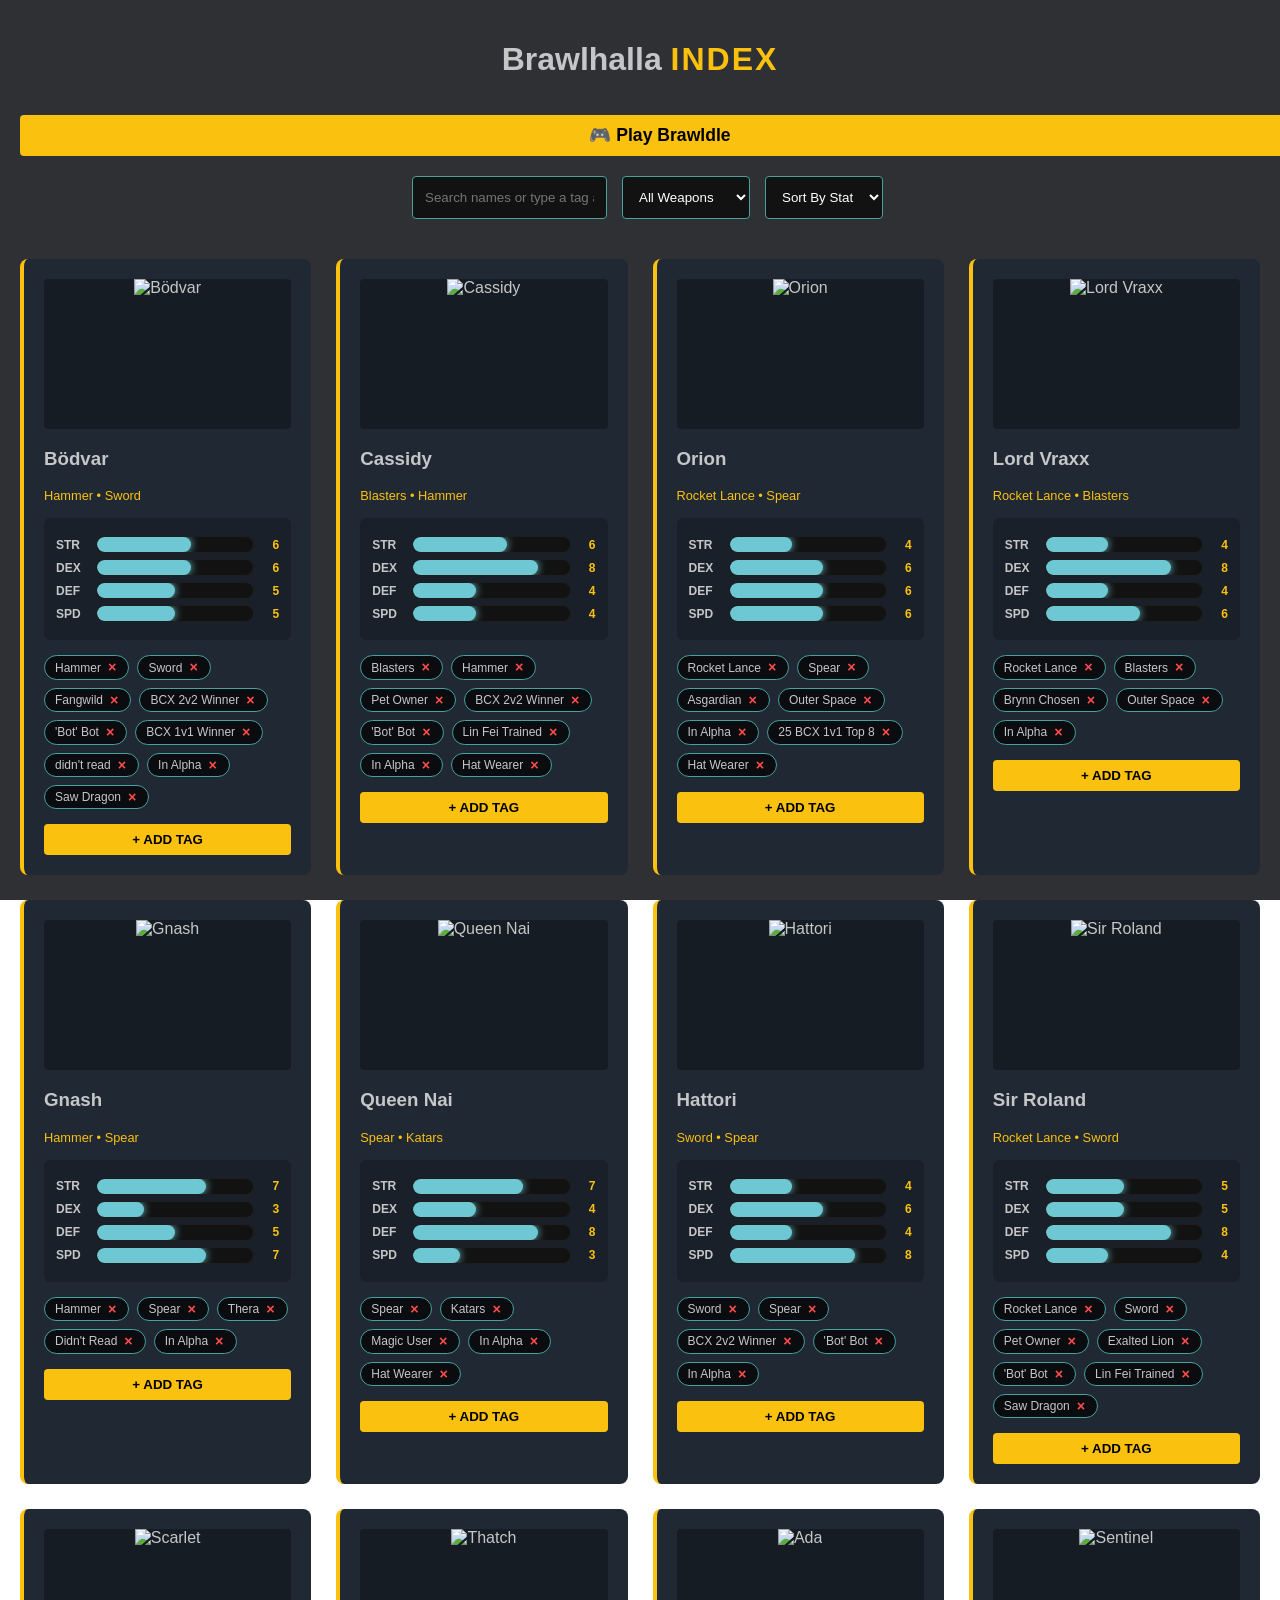
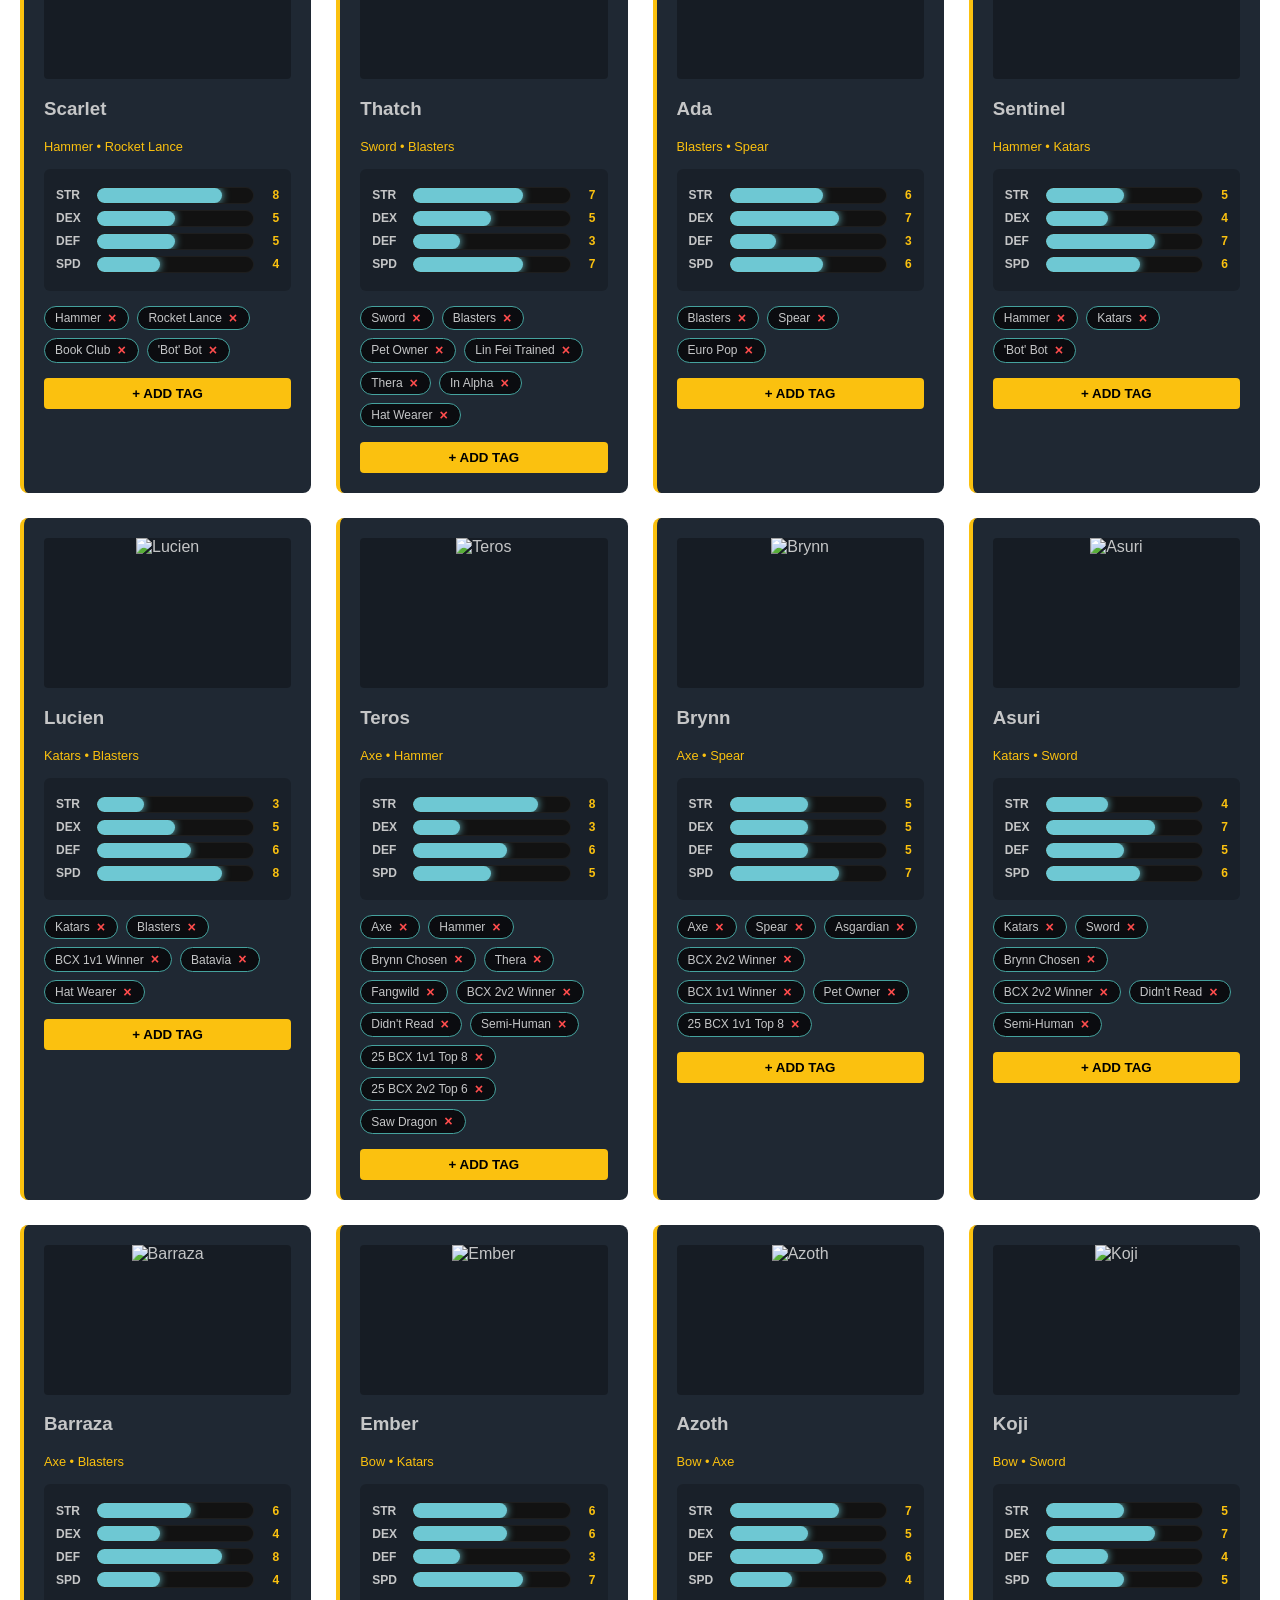
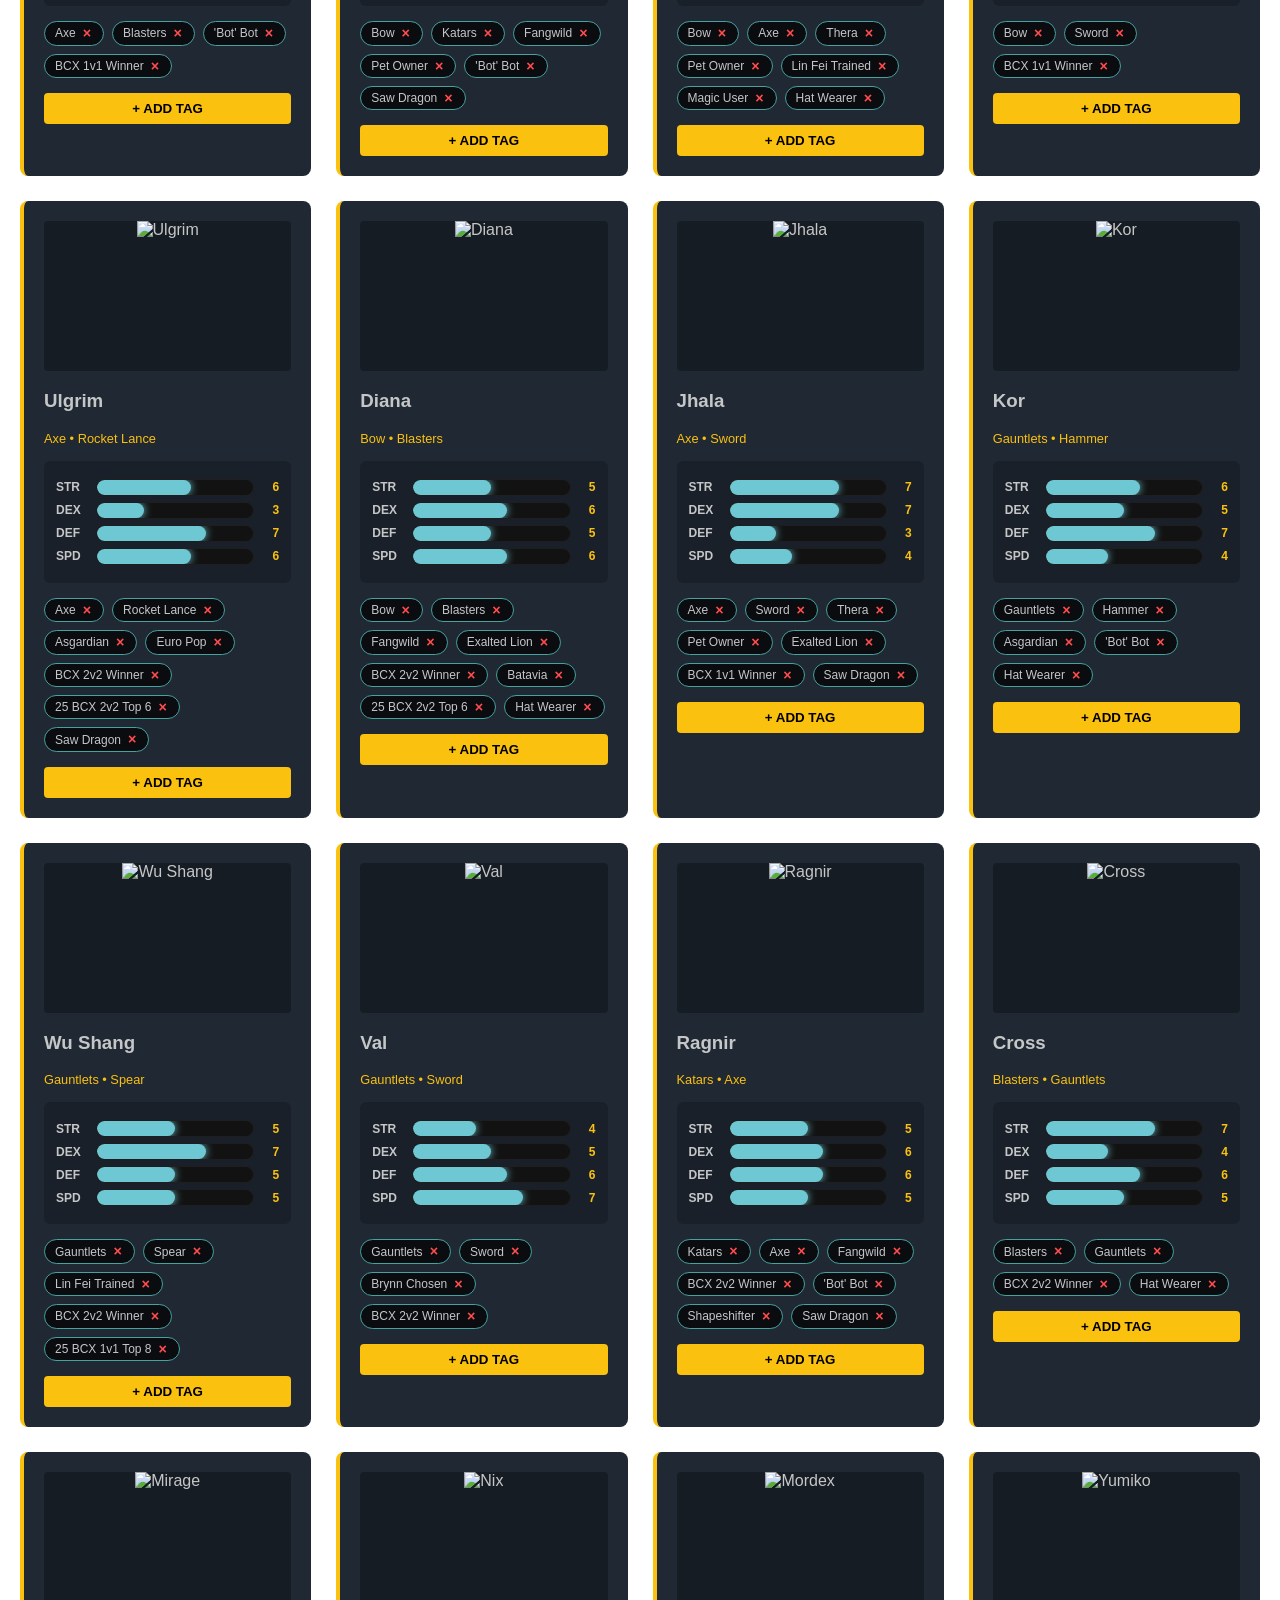
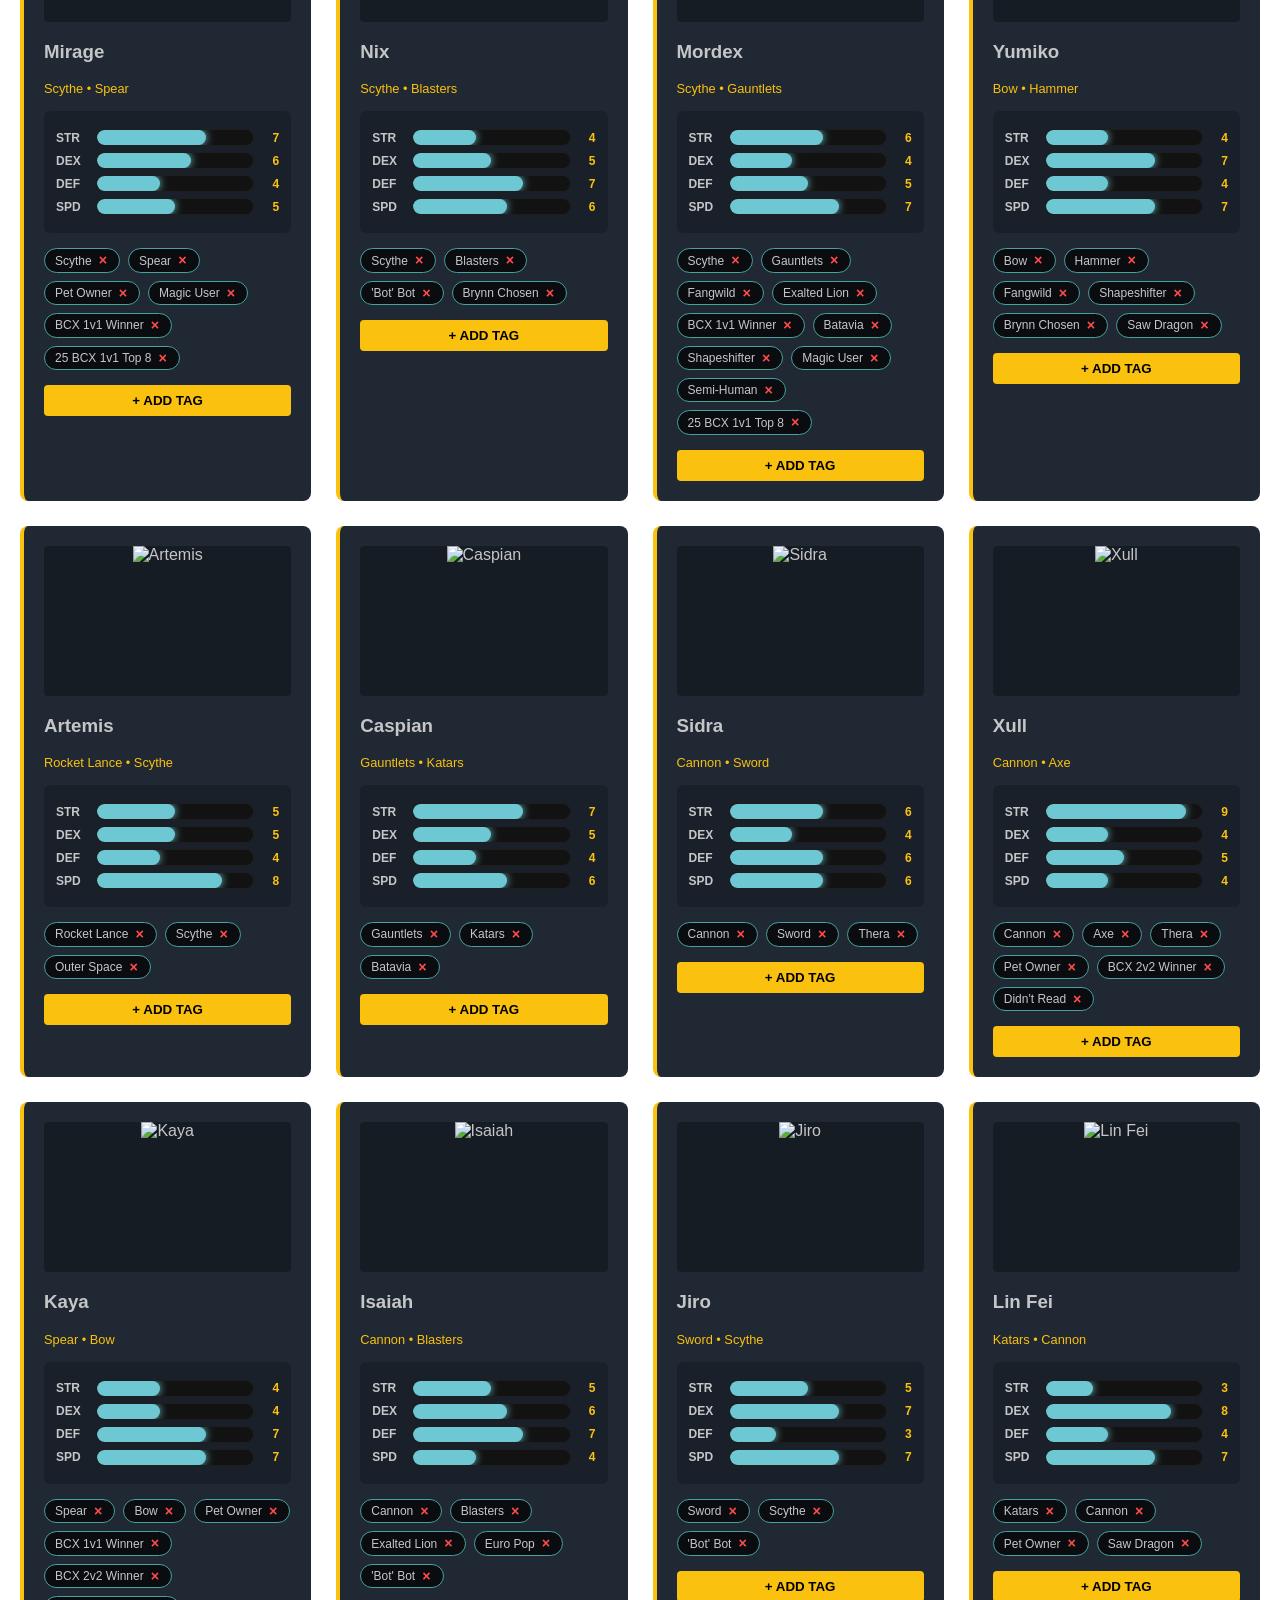
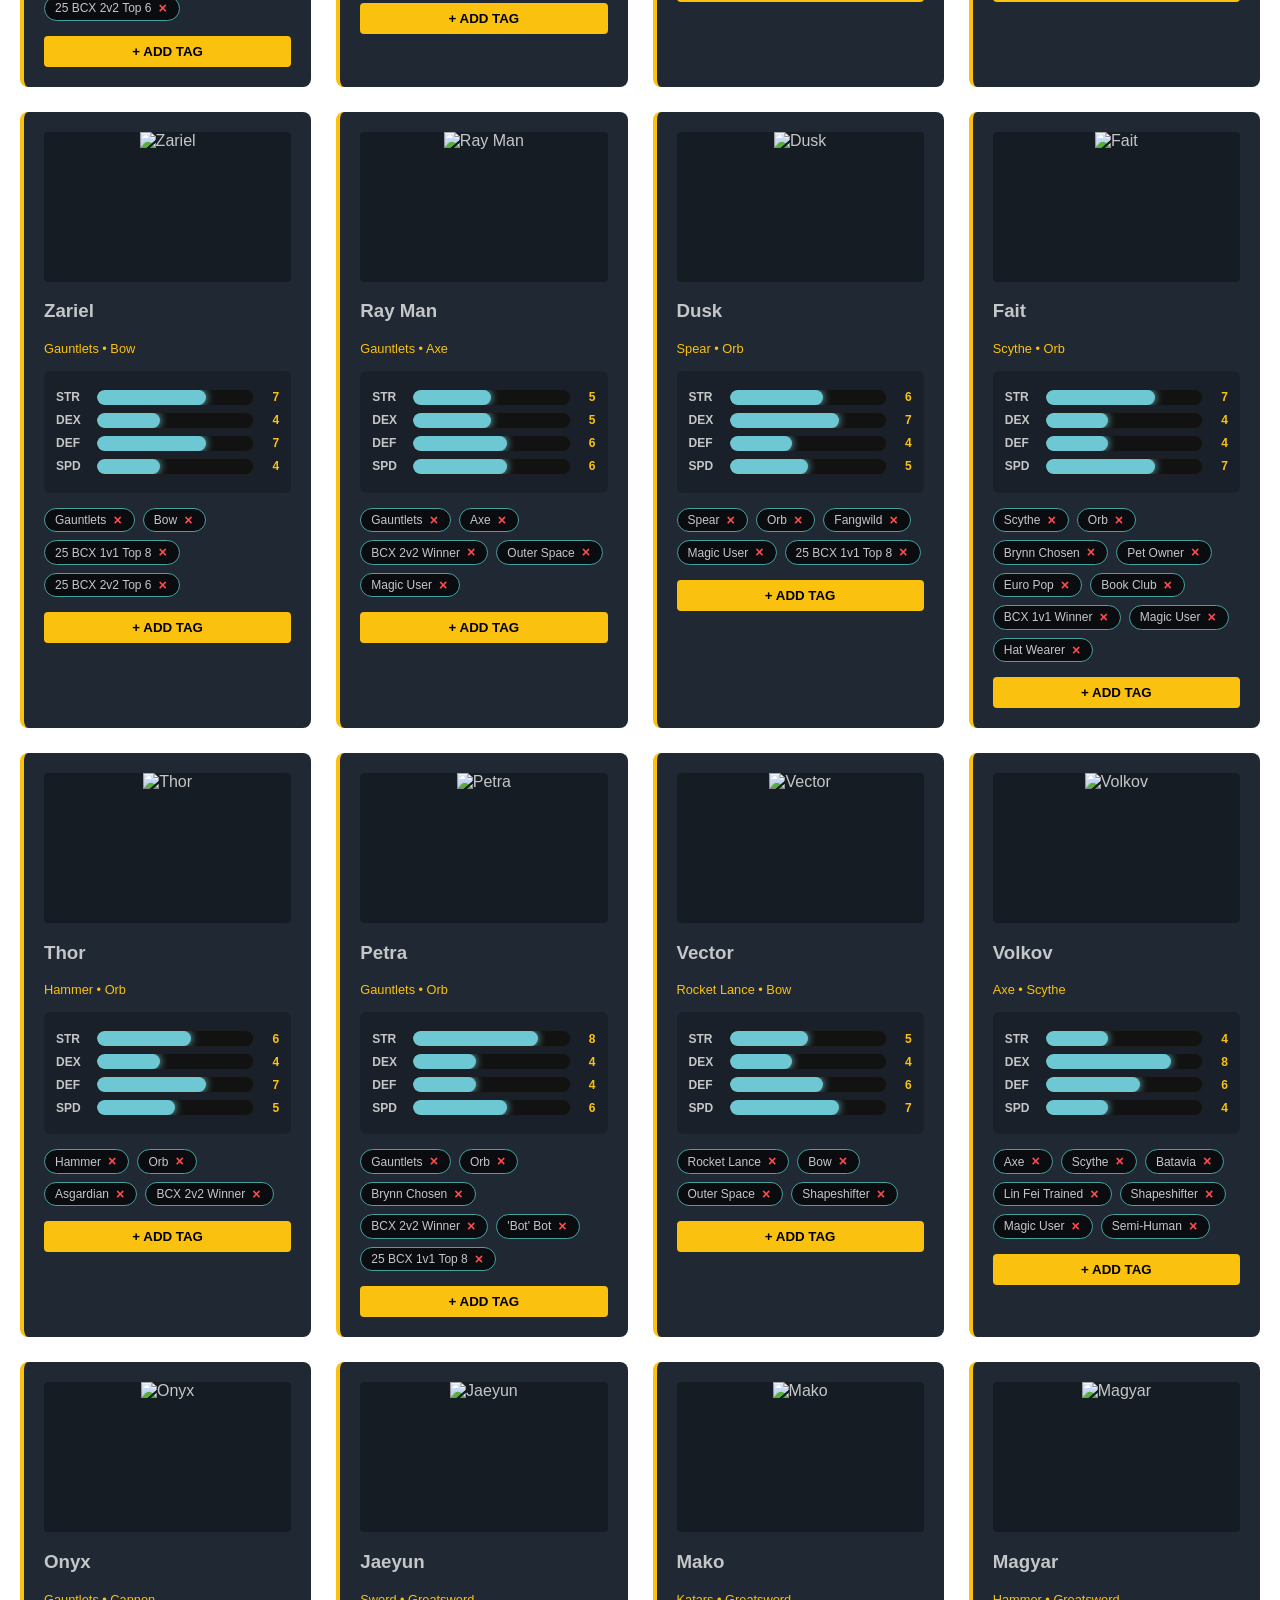
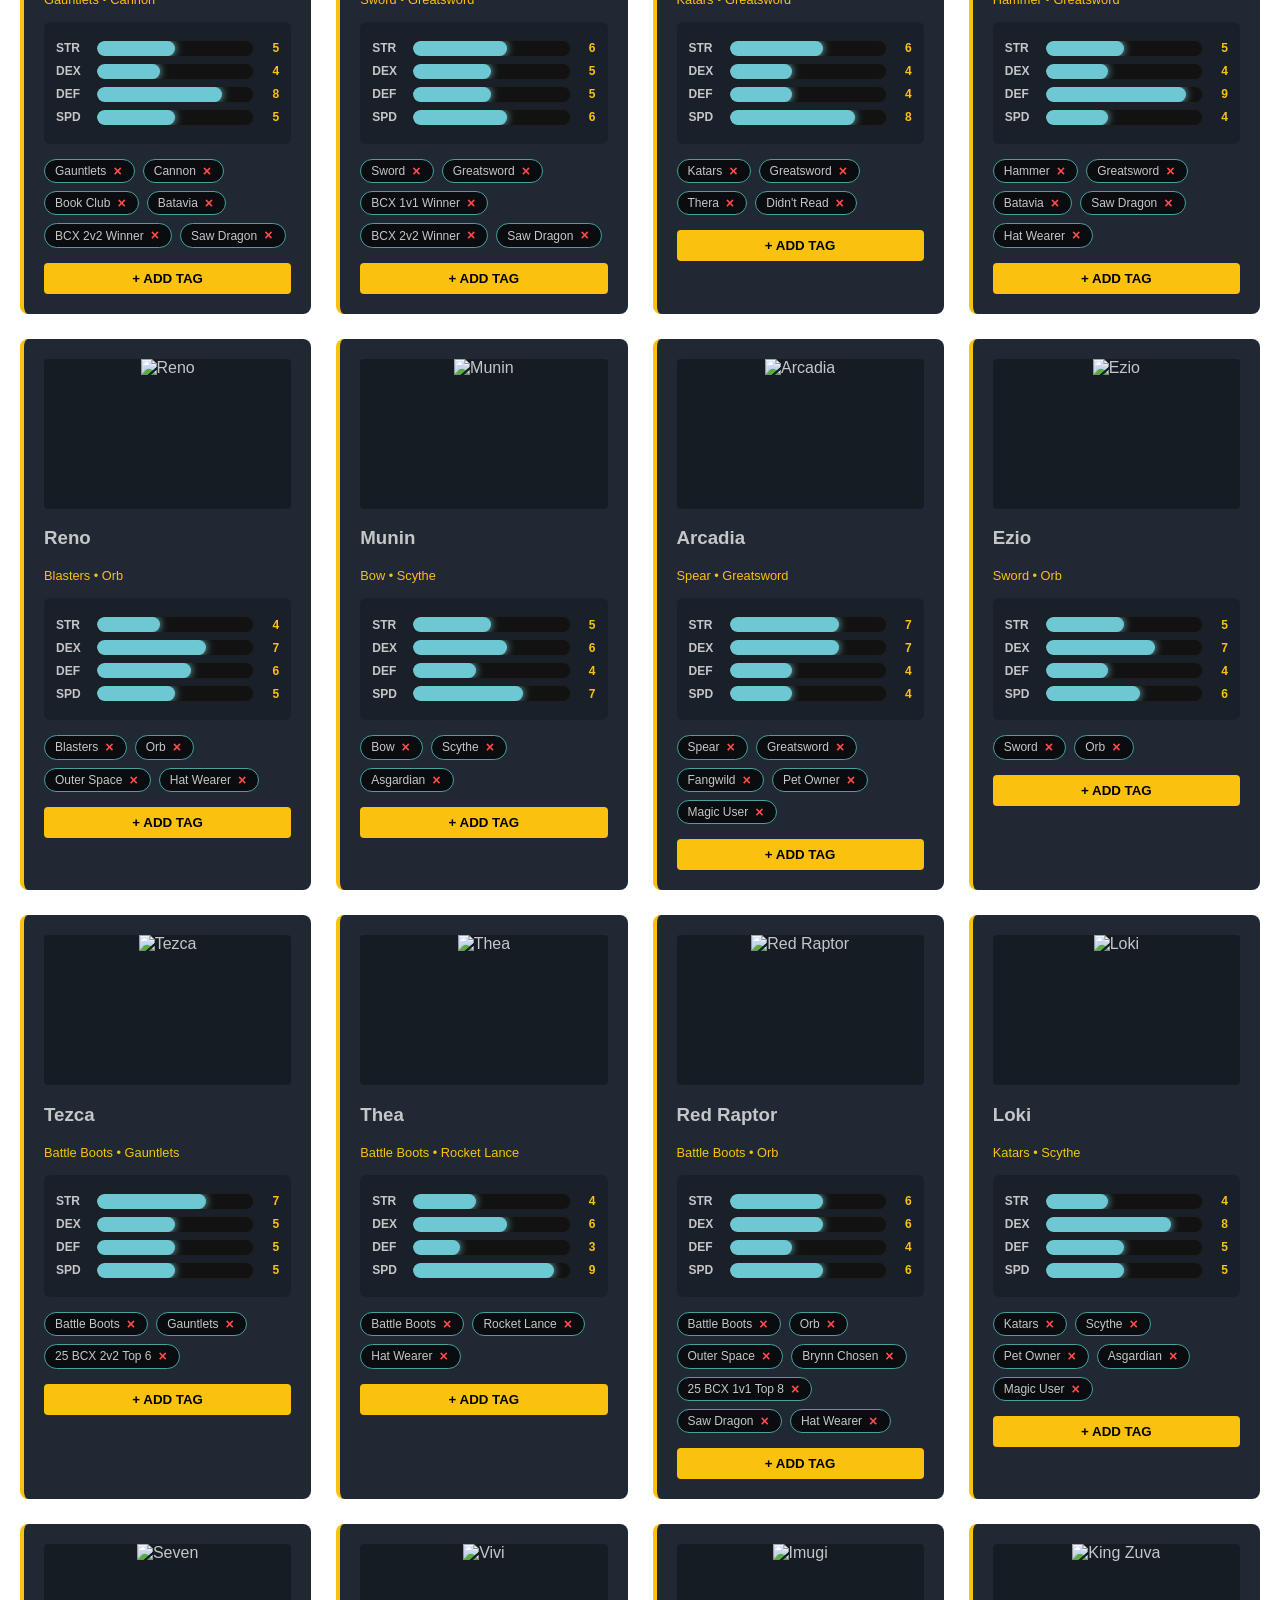
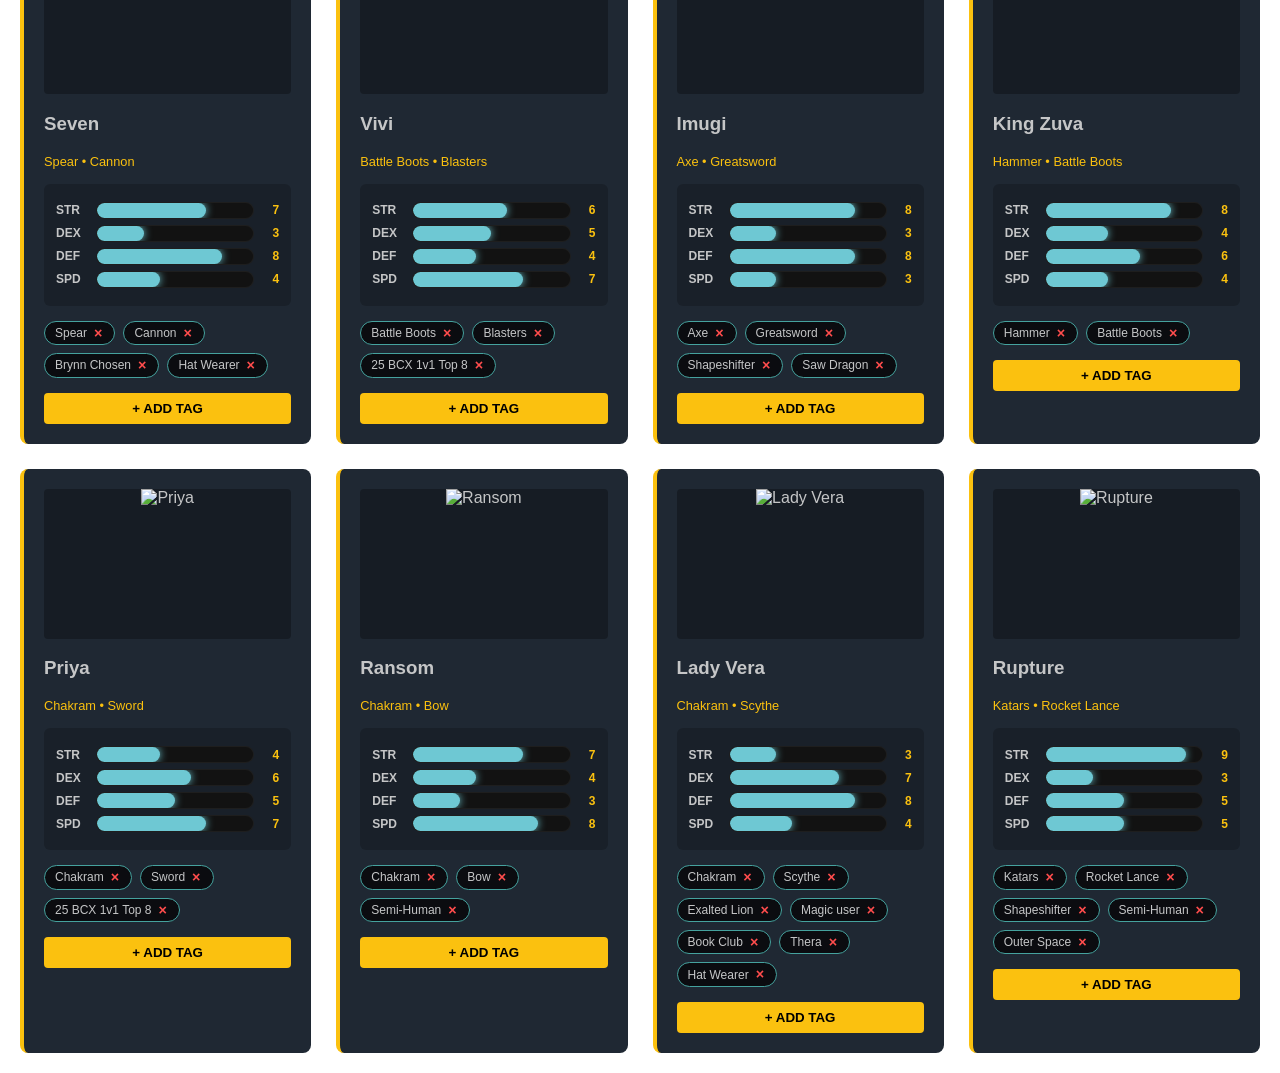
==== commit b59f7064: "added button for brawldle Reformatted the Play Brawldle link for better indentation." ====
--- a/index.html
+++ b/index.html
@@ -10,6 +10,11 @@
 <body>
     <header>
         <h1>Brawlhalla <span>Index</span></h1>
+        <div style="text-align: center; margin-bottom: 20px;">
+            <a href="brawldle.html" class="btn-add-tag" style="text-decoration: none; padding: 10px 20px; font-size: 1.1em; display: inline-block;">
+                🎮 Play Brawldle
+            </a>
+        </div>
         <div class="filter-bar">
             <div id="filter-chips" style="display: flex; gap: 8px; flex-wrap: wrap; margin-bottom: 10px;"></div>
             <input type="text" id="search-input" placeholder="Search names or type a tag and press Enter..." 
@@ -20,7 +25,7 @@
                 <option value="Battle Boots">Battle Boots</option>
                 <option value="Blasters">Blasters</option>
                 <option value="Bow">Bow</option>  
-                <option value="Chakram">Cannon</option>
+                <option value="Cannon">Cannon</option>
                 <option value="Chakram">Chakram</option>
                 <option value="Gauntlets">Gauntlets</option>
                 <option value="Greatsword">Greatsword</option>
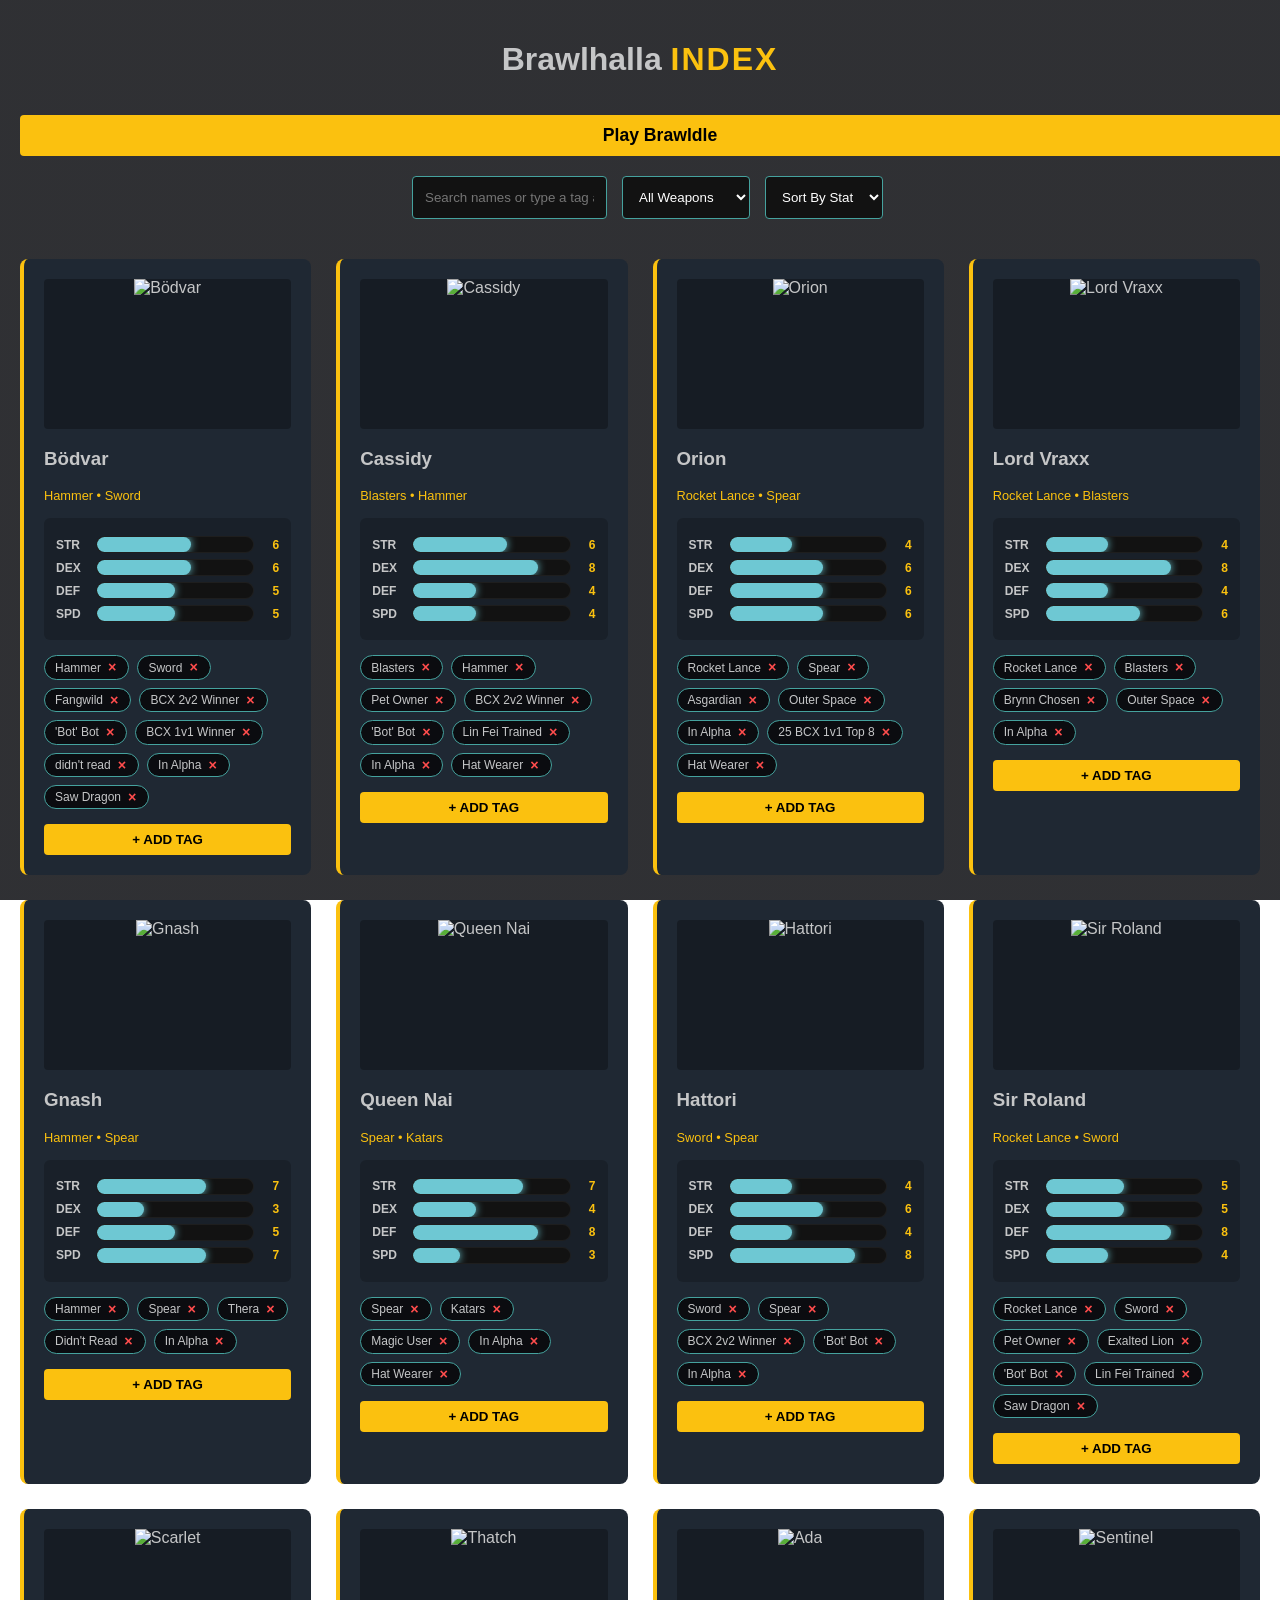
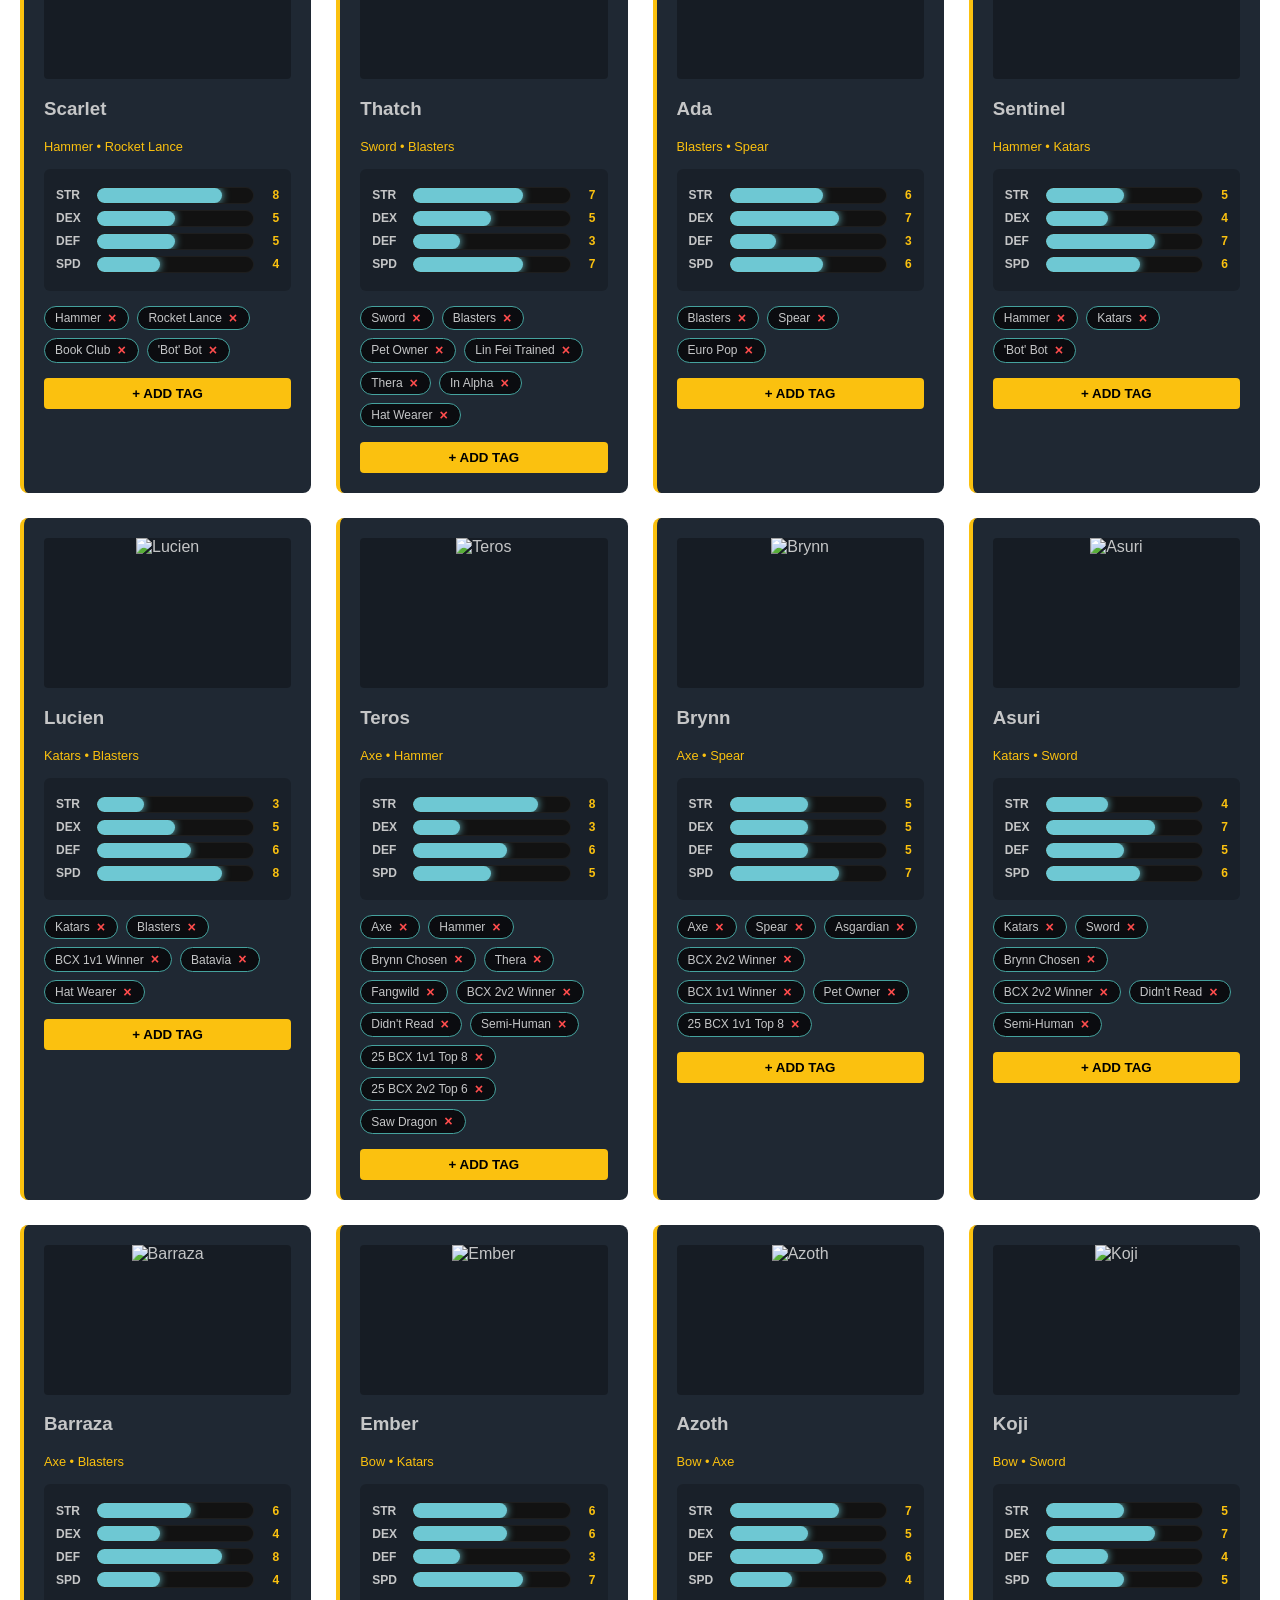
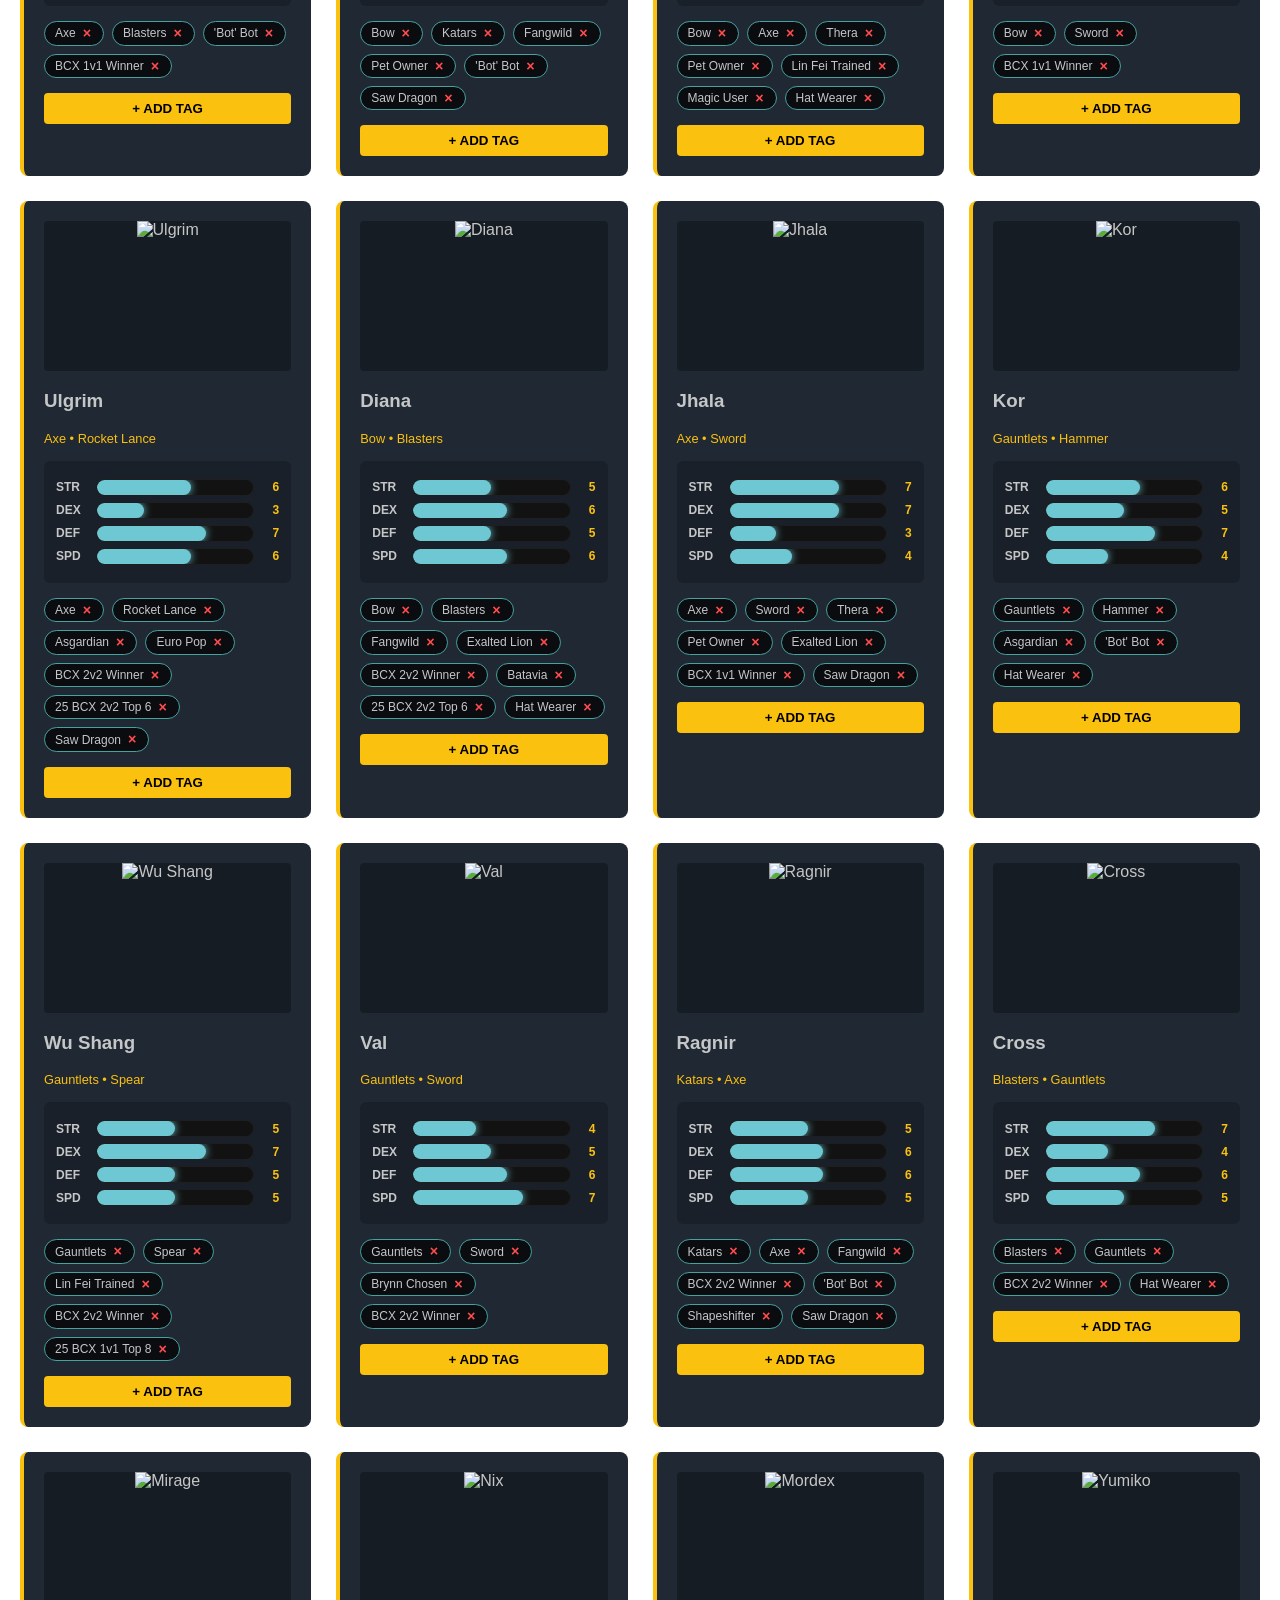
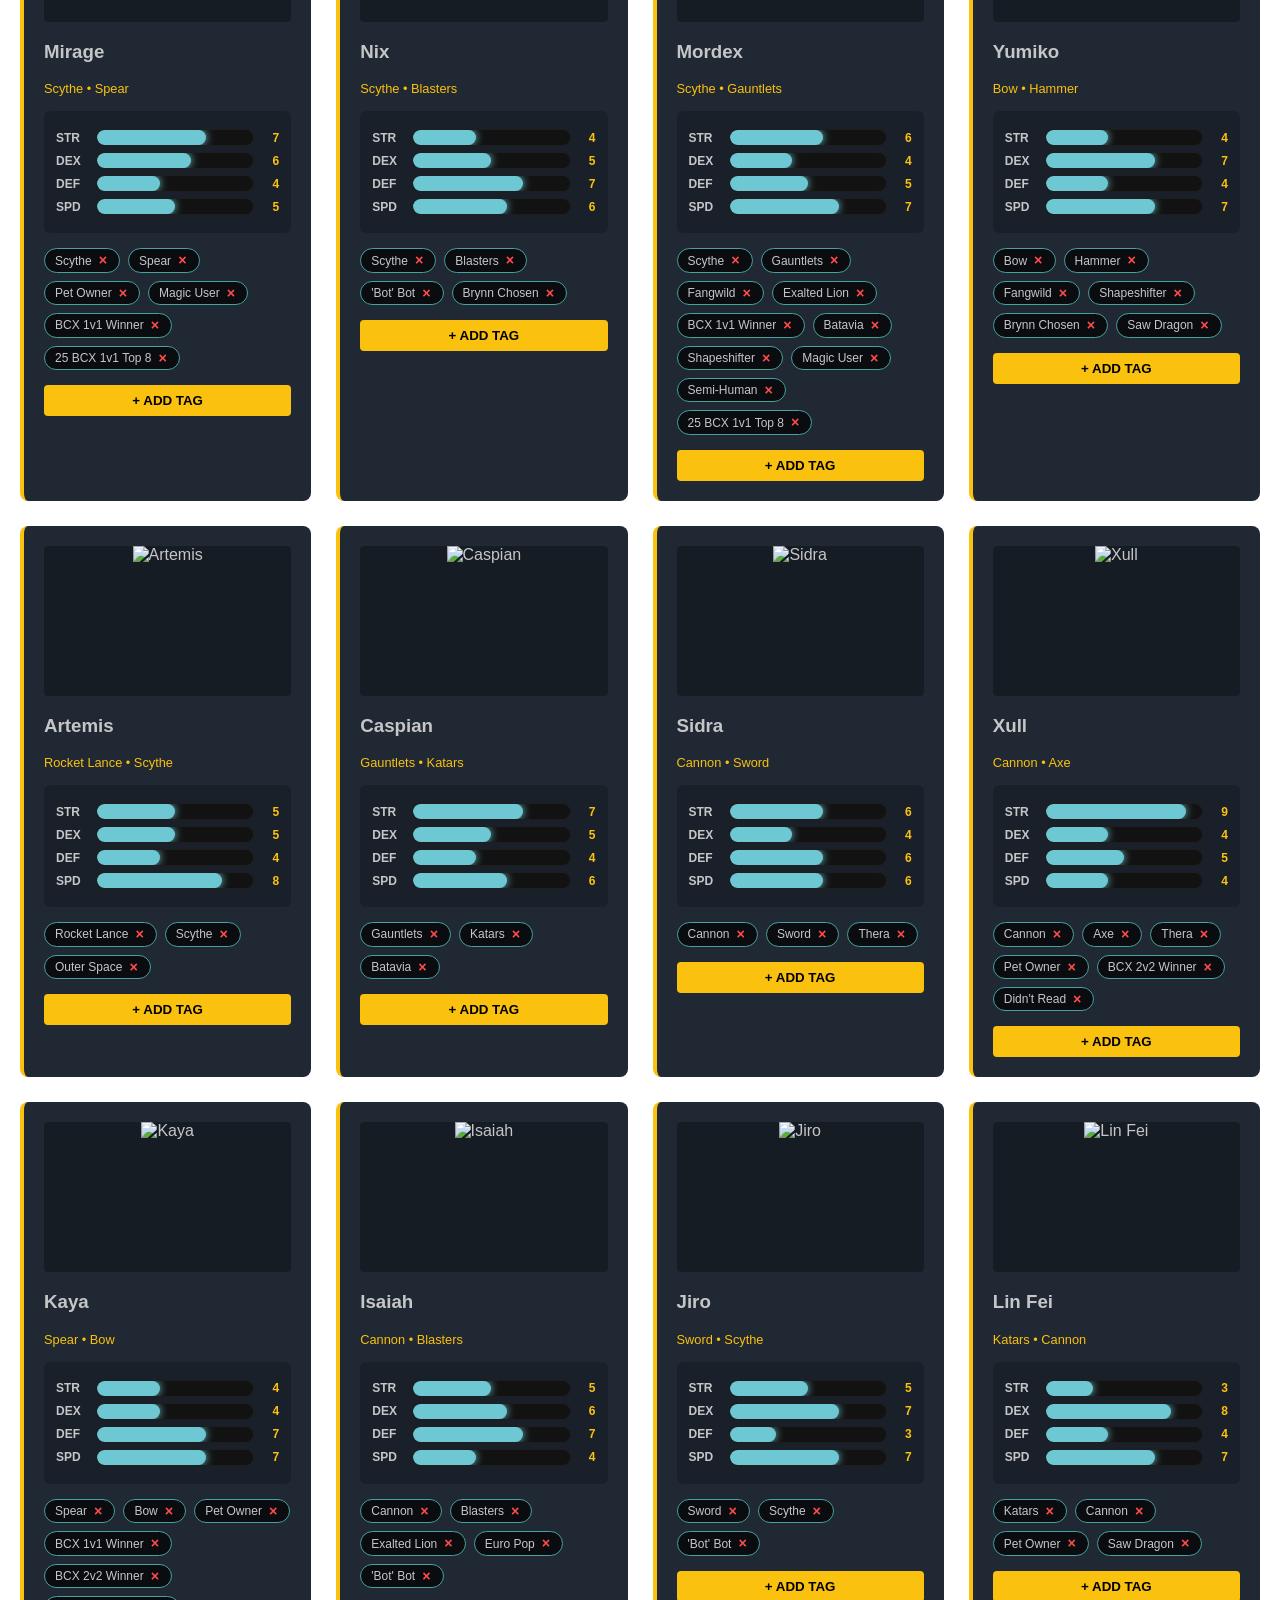
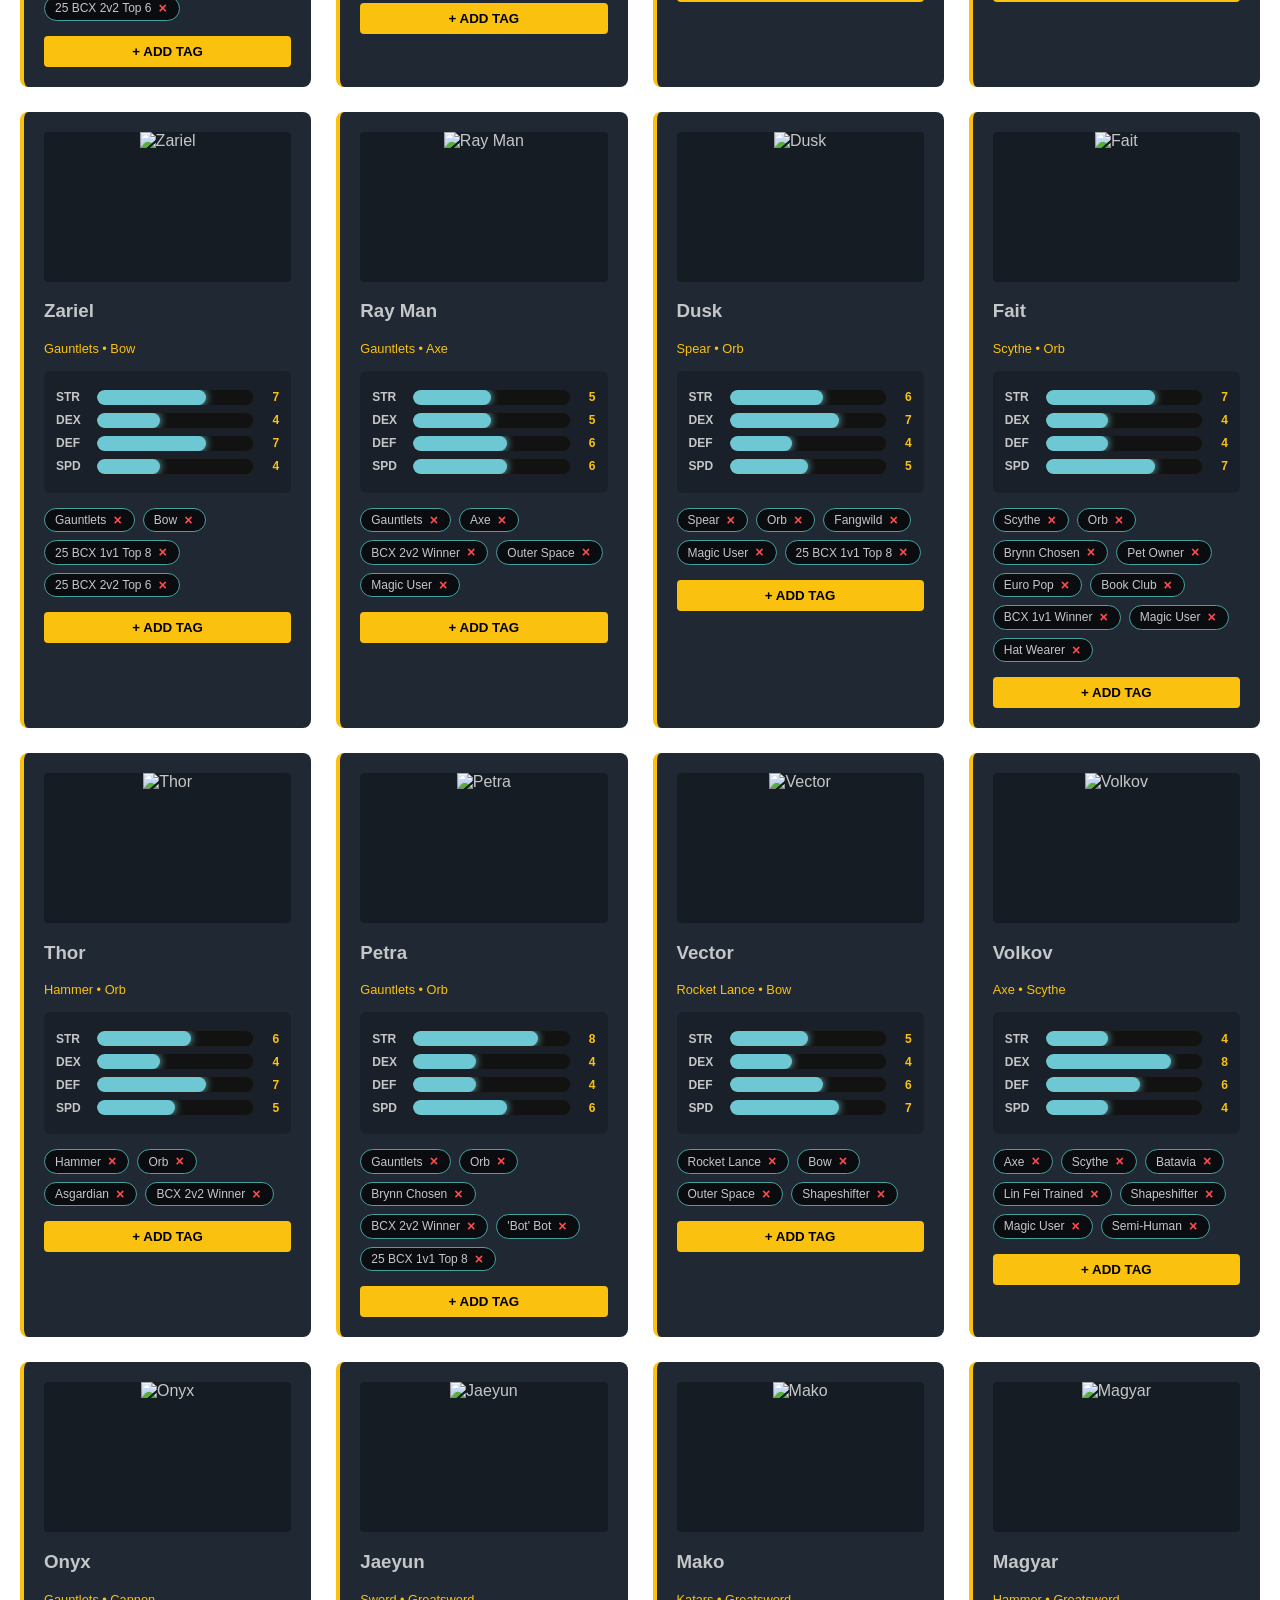
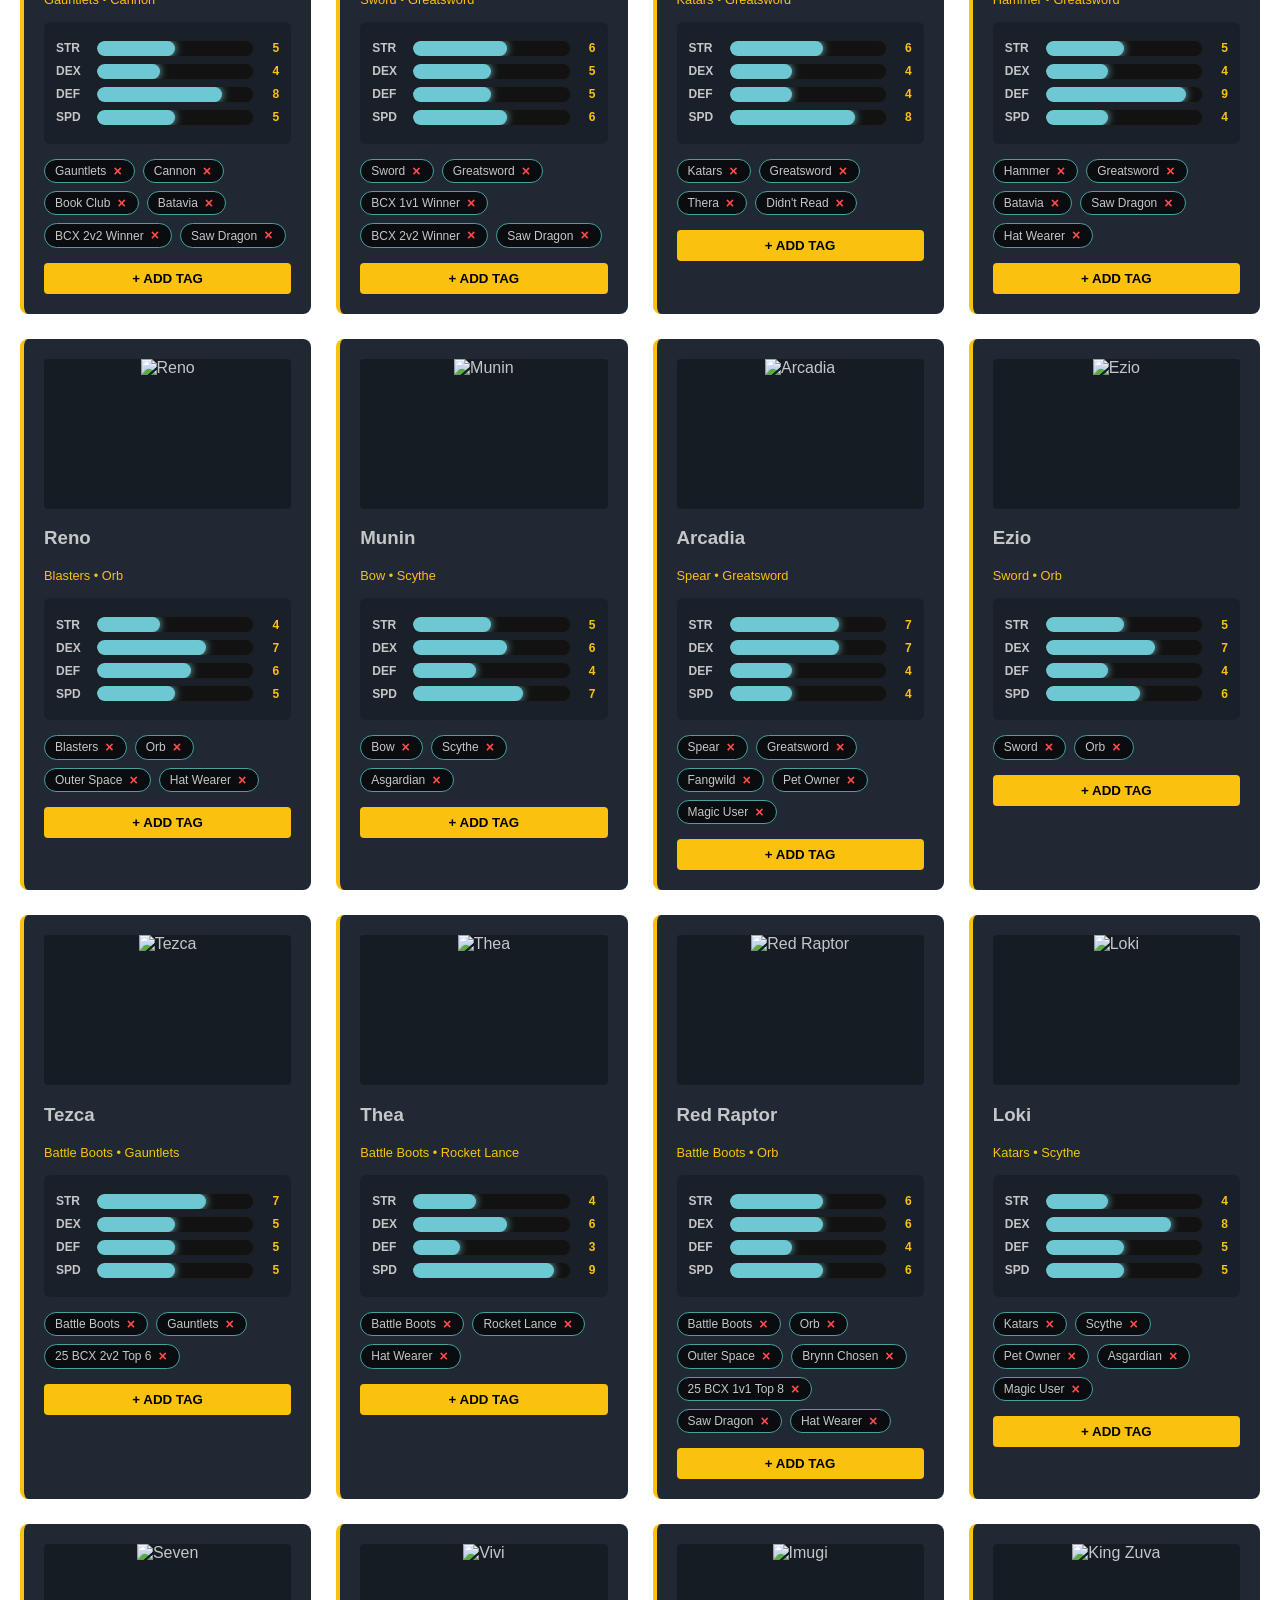
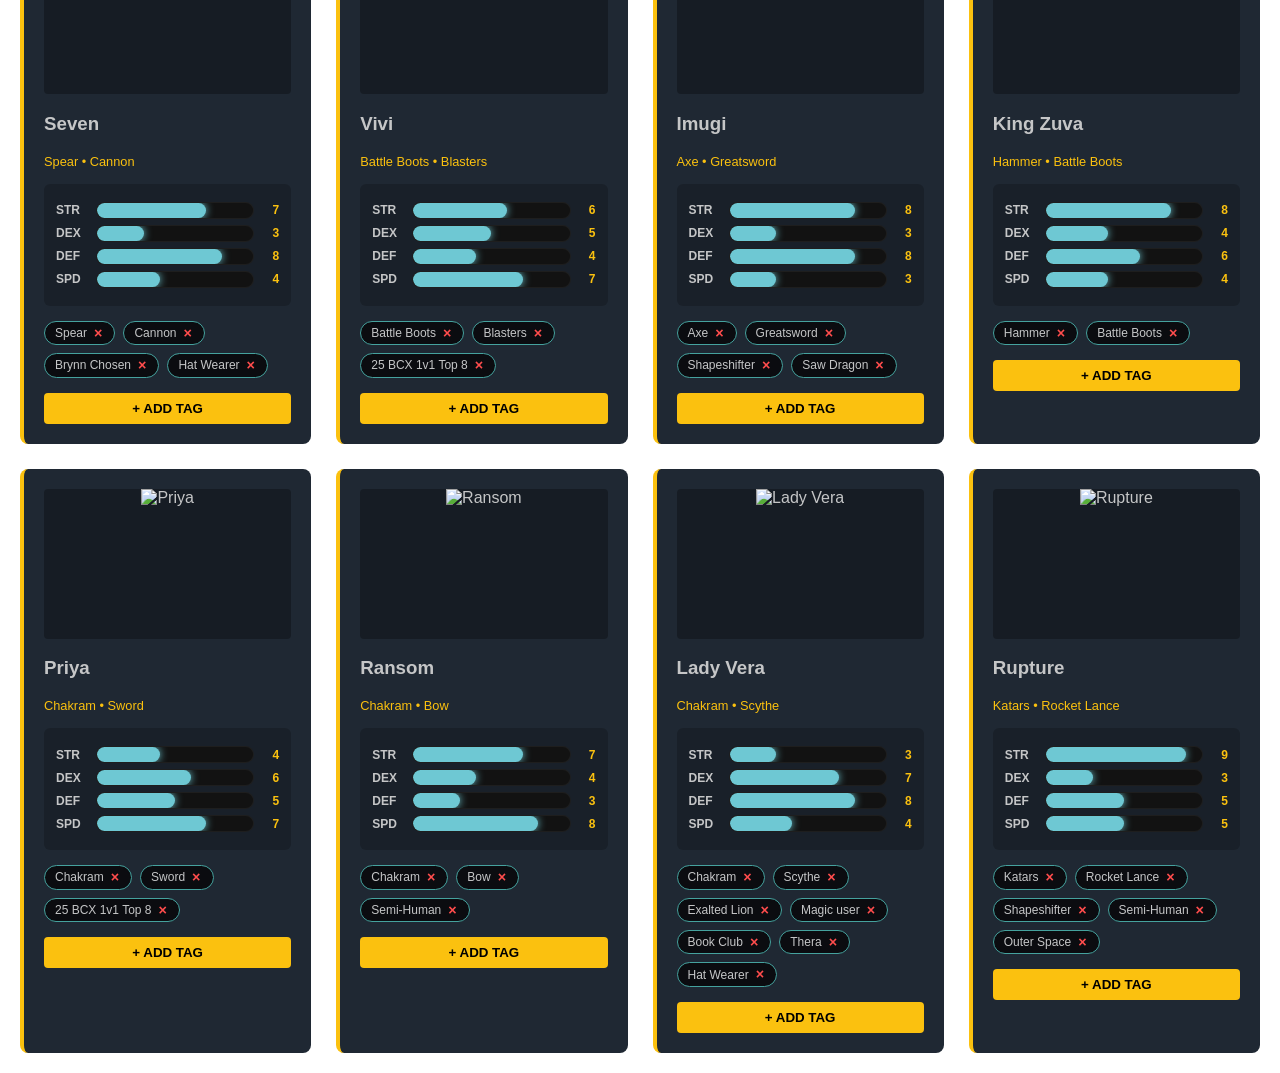
==== commit f9d2ba51: "Updated button to go to brawldle" ====
--- a/index.html
+++ b/index.html
@@ -12,7 +12,7 @@
         <h1>Brawlhalla <span>Index</span></h1>
         <div style="text-align: center; margin-bottom: 20px;">
             <a href="brawldle.html" class="btn-add-tag" style="text-decoration: none; padding: 10px 20px; font-size: 1.1em; display: inline-block;">
-                🎮 Play Brawldle
+                Play Brawldle
             </a>
         </div>
         <div class="filter-bar">
